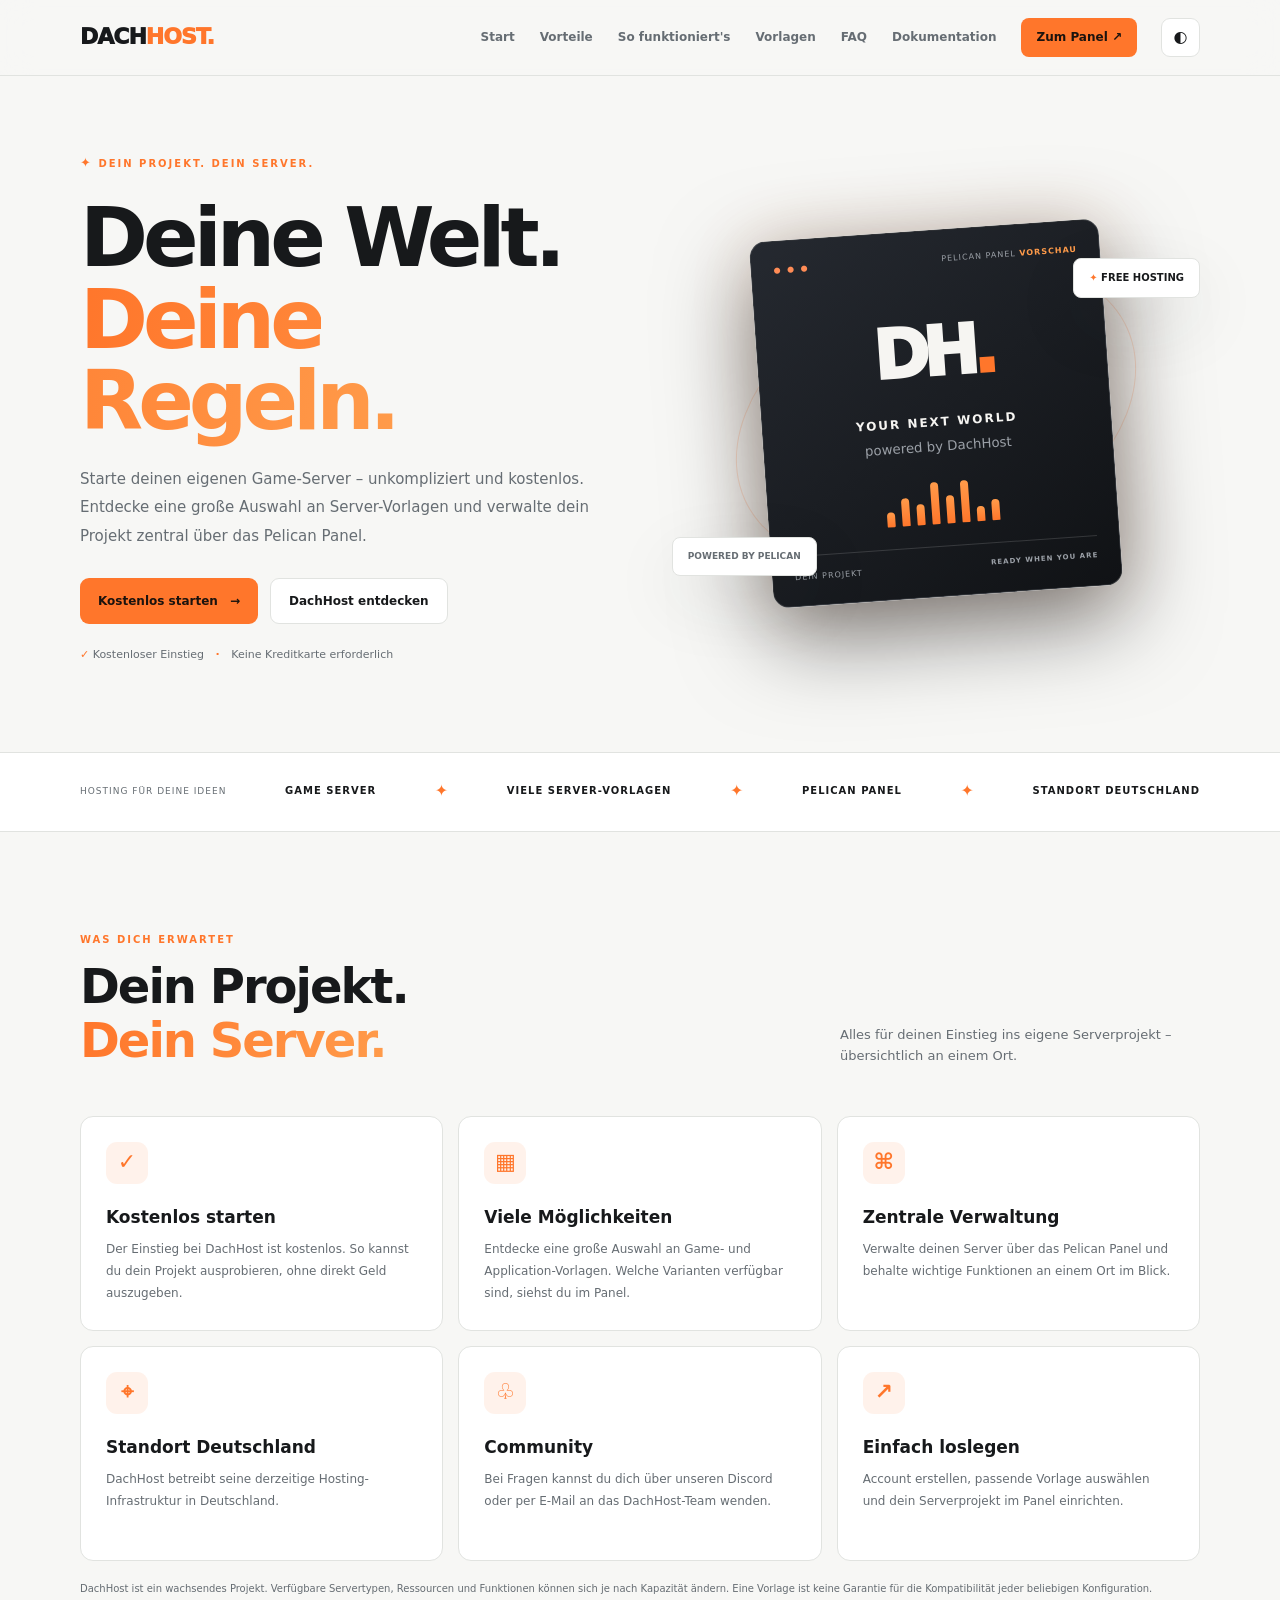
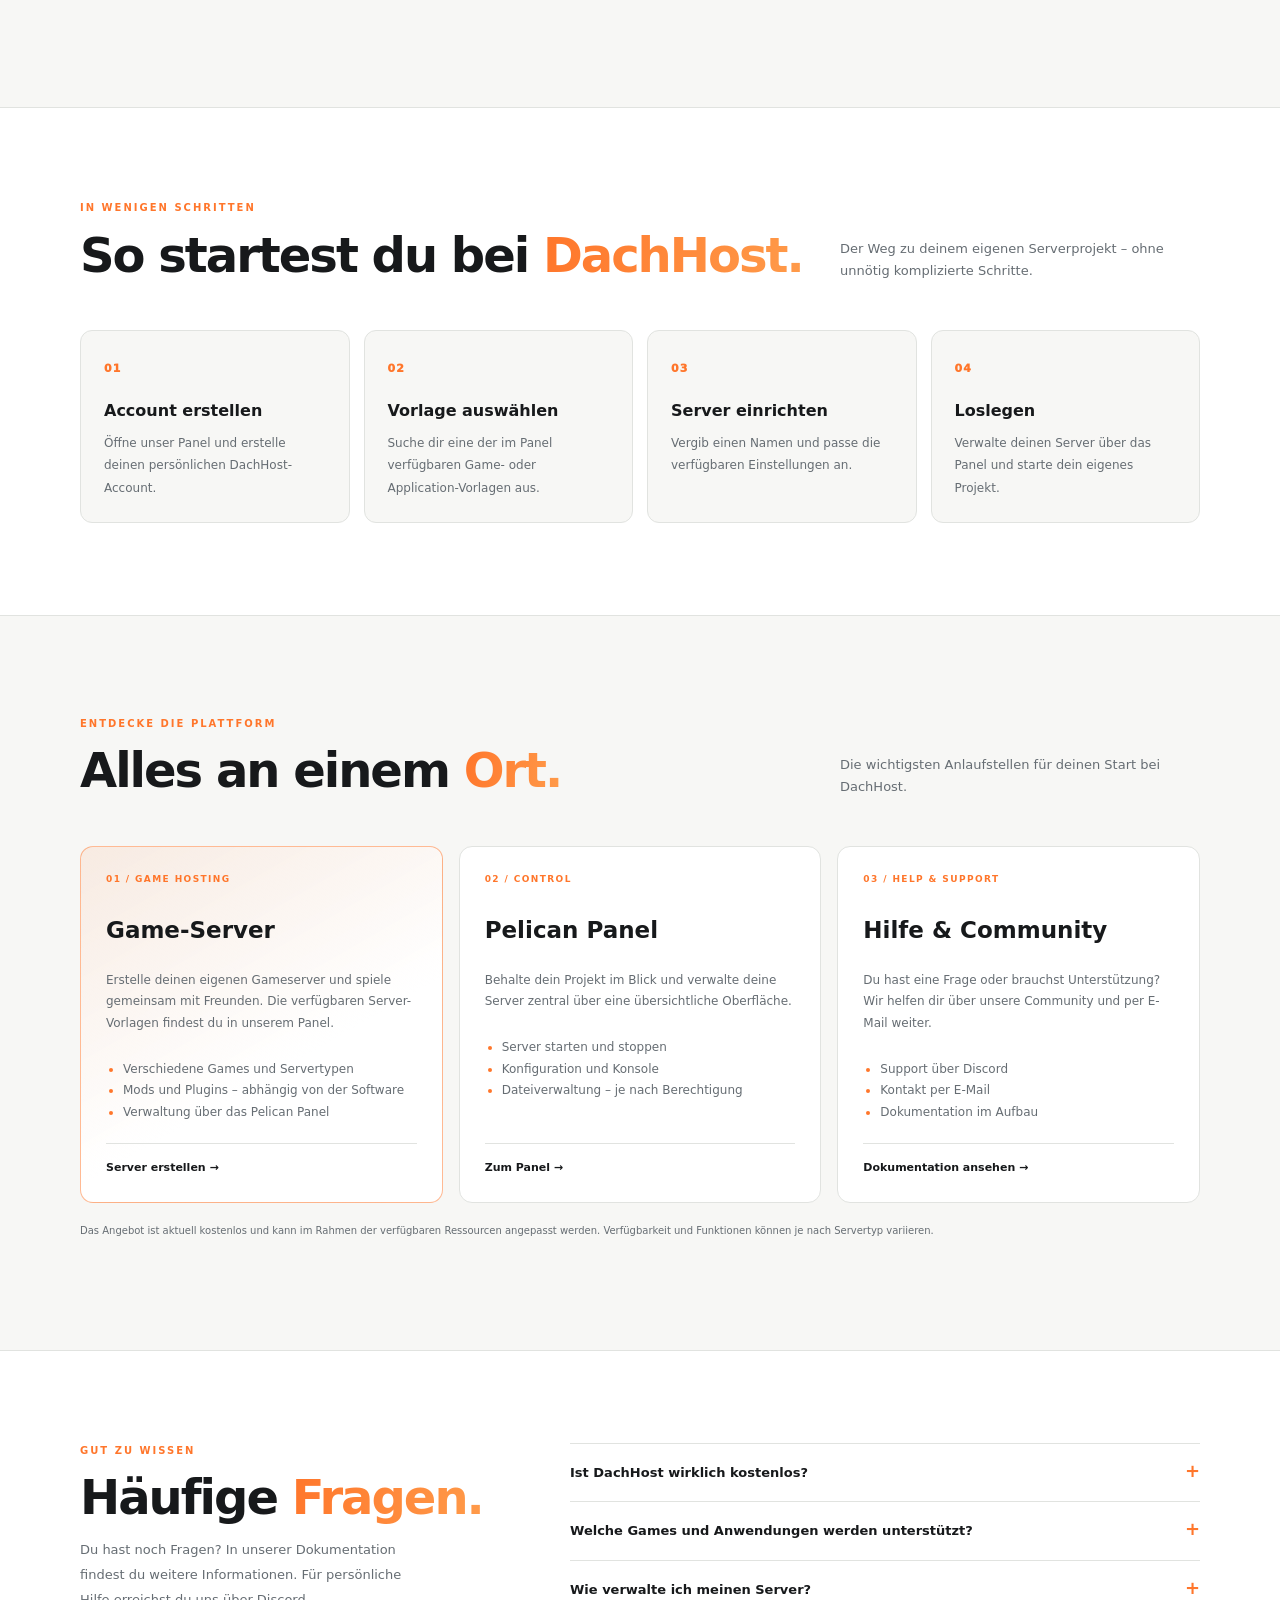
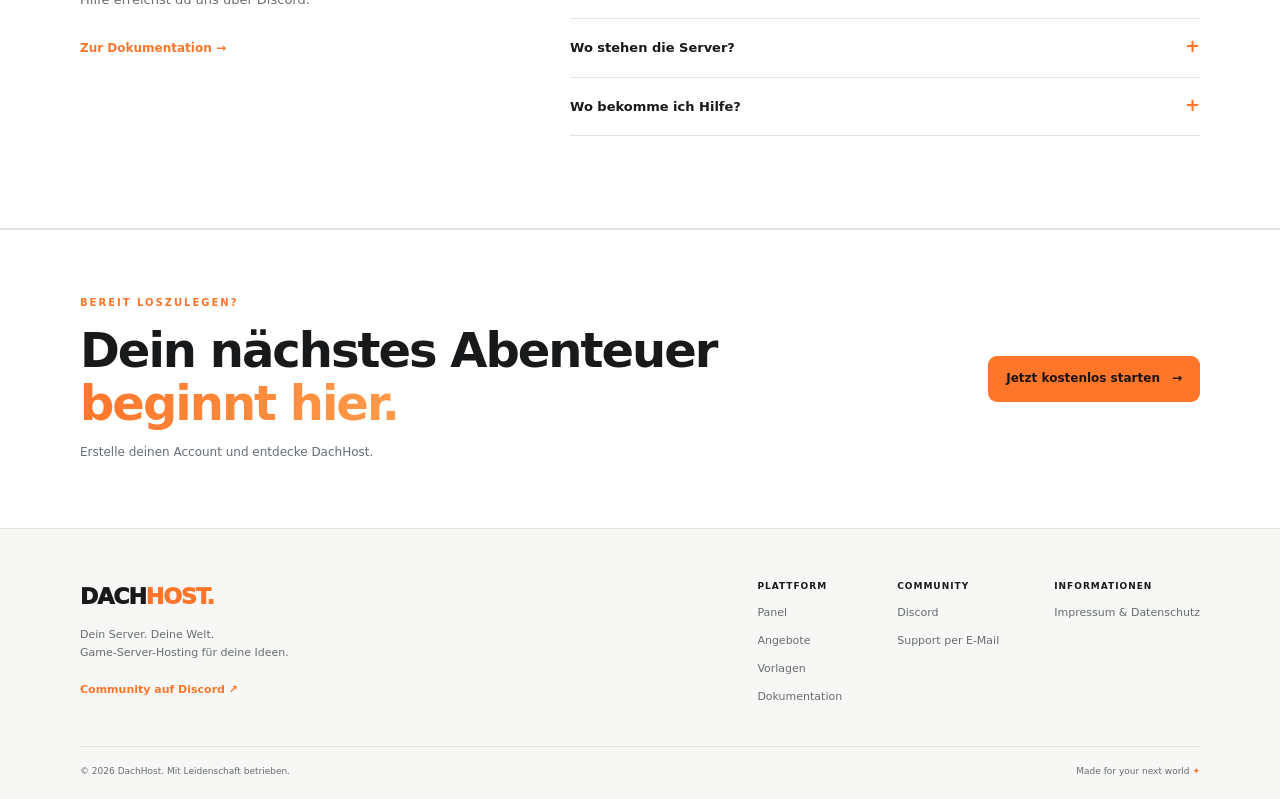
==== index.html @ 4224d3bc "Remove duplicate template navigation link and refine free-plan icon" ====
<!doctype html>
<html lang="de" data-theme="auto">
<head>
  <meta charset="utf-8">
  <meta name="viewport" content="width=device-width, initial-scale=1">
  <meta name="theme-color" content="#111111">
  <meta name="description" content="DachHost bietet kostenloses Game-Server-Hosting mit Pelican Panel und einer großen Auswahl an Server-Vorlagen.">
  <meta property="og:type" content="website">
  <meta property="og:title" content="DachHost – Dein Server. Deine Welt.">
  <meta property="og:description" content="Starte deinen eigenen Game-Server – unkompliziert und kostenlos.">
  <meta property="og:url" content="https://www.dachhost.com/">
  <title>DachHost – Kostenloses Game-Server-Hosting</title>
  <link rel="canonical" href="https://www.dachhost.com/">
  <link rel="stylesheet" href="style.css">
  <script>
    (() => {
      try {
        const saved = localStorage.getItem('dachhost-theme');
        document.documentElement.dataset.theme = saved === 'light' || saved === 'dark' ? saved : 'auto';
      } catch (_) {}
    })();
  </script>
</head>
<body>
  <a class="skip-link" href="#main">Zum Inhalt springen</a>
  <header class="site-header">
    <div class="container nav">
      <a class="logo" href="/" aria-label="DachHost Startseite">DACH<span>HOST</span><i>.</i></a>
      <nav id="primaryNav" aria-label="Hauptnavigation">
        <a href="#start">Start</a>
        <a href="#vorteile">Vorteile</a>
        <a href="#ablauf">So funktioniert's</a>
        <a href="vorlagen.html">Vorlagen</a>
        <a href="#faq">FAQ</a>
        <a href="docs.html">Dokumentation</a>
        <a class="nav-cta" href="https://panel.dachhost.com">Zum Panel <span aria-hidden="true">↗</span></a>
      </nav>
      <div class="nav-tools">
        <button id="themeToggle" class="theme-toggle" type="button" aria-label="Farbschema wechseln" title="Farbschema wechseln">◐</button>
        <button id="menuToggle" class="menu-toggle" type="button" aria-label="Menü öffnen" aria-controls="primaryNav" aria-expanded="false">☰</button>
      </div>
    </div>
  </header>

  <main id="main">
    <section class="hero container" id="start">
      <div class="hero-copy">
        <div class="eyebrow"><span class="eyebrow-mark">✦</span> DEIN PROJEKT. DEIN SERVER.</div>
        <h1>Deine Welt.<br><span class="gradient-text">Deine Regeln.</span></h1>
        <p class="lead">Starte deinen eigenen Game-Server – unkompliziert und kostenlos. Entdecke eine große Auswahl an Server-Vorlagen und verwalte dein Projekt zentral über das Pelican Panel.</p>
        <div class="actions">
          <a class="button primary" href="https://panel.dachhost.com">Kostenlos starten <span aria-hidden="true">→</span></a>
          <a class="button secondary" href="#vorteile">DachHost entdecken</a>
        </div>
        <p class="note"><span aria-hidden="true">✓</span> Kostenloser Einstieg <b>·</b> Keine Kreditkarte erforderlich</p>
      </div>
      <div class="hero-art" aria-label="Dekorative Vorschau einer Serverkarte">
        <div class="orbit orbit-one"></div>
        <div class="orbit orbit-two"></div>
        <div class="server-card">
          <div class="server-top"><span class="window-dots" aria-hidden="true">● ● ●</span><span>PELICAN PANEL <b>VORSCHAU</b></span></div>
          <div class="server-mark">DH<span>.</span></div>
          <strong>YOUR NEXT WORLD</strong>
          <small>powered by DachHost</small>
          <div class="server-metrics" aria-hidden="true"><span></span><span></span><span></span><span></span><span></span><span></span><span></span><span></span></div>
          <div class="server-bottom"><span>DEIN PROJEKT</span><b>READY WHEN YOU ARE</b></div>
        </div>
        <div class="float-tag"><span aria-hidden="true">✦</span> FREE HOSTING</div>
        <div class="float-tag secondary-tag">POWERED BY PELICAN</div>
      </div>
    </section>

    <section class="trust-strip" aria-label="DachHost auf einen Blick">
      <div class="container trust-inner">
        <span>HOSTING FÜR DEINE IDEEN</span>
        <b>GAME SERVER</b><i aria-hidden="true">✦</i>
        <b>VIELE SERVER-VORLAGEN</b><i aria-hidden="true">✦</i>
        <b>PELICAN PANEL</b><i aria-hidden="true">✦</i>
        <b>STANDORT DEUTSCHLAND</b>
      </div>
    </section>

    <section class="section container" id="vorteile">
      <div class="section-heading">
        <div><div class="eyebrow">WAS DICH ERWARTET</div><h2>Dein Projekt.<br><span class="gradient-text">Dein Server.</span></h2></div>
        <p>Alles für deinen Einstieg ins eigene Serverprojekt – übersichtlich an einem Ort.</p>
      </div>
      <div class="feature-grid">
        <article class="feature-card">
          <div class="feature-icon" aria-hidden="true">✓</div>
          <h3>Kostenlos starten</h3>
          <p>Der Einstieg bei DachHost ist kostenlos. So kannst du dein Projekt ausprobieren, ohne direkt Geld auszugeben.</p>
        </article>
        <article class="feature-card">
          <div class="feature-icon" aria-hidden="true">▦</div>
          <h3>Viele Möglichkeiten</h3>
          <p>Entdecke eine große Auswahl an Game- und Application-Vorlagen. Welche Varianten verfügbar sind, siehst du im Panel.</p>
        </article>
        <article class="feature-card">
          <div class="feature-icon" aria-hidden="true">⌘</div>
          <h3>Zentrale Verwaltung</h3>
          <p>Verwalte deinen Server über das Pelican Panel und behalte wichtige Funktionen an einem Ort im Blick.</p>
        </article>
        <article class="feature-card">
          <div class="feature-icon" aria-hidden="true">⌖</div>
          <h3>Standort Deutschland</h3>
          <p>DachHost betreibt seine derzeitige Hosting-Infrastruktur in Deutschland.</p>
        </article>
        <article class="feature-card">
          <div class="feature-icon" aria-hidden="true">♧</div>
          <h3>Community</h3>
          <p>Bei Fragen kannst du dich über unseren Discord oder per E-Mail an das DachHost-Team wenden.</p>
        </article>
        <article class="feature-card">
          <div class="feature-icon" aria-hidden="true">↗</div>
          <h3>Einfach loslegen</h3>
          <p>Account erstellen, passende Vorlage auswählen und dein Serverprojekt im Panel einrichten.</p>
        </article>
      </div>
      <p class="fine-print">DachHost ist ein wachsendes Projekt. Verfügbare Servertypen, Ressourcen und Funktionen können sich je nach Kapazität ändern. Eine Vorlage ist keine Garantie für die Kompatibilität jeder beliebigen Konfiguration.</p>
    </section>

    <section class="section section-alt" id="ablauf">
      <div class="container">
        <div class="section-heading">
          <div><div class="eyebrow">IN WENIGEN SCHRITTEN</div><h2>So startest du bei <span class="gradient-text">DachHost.</span></h2></div>
          <p>Der Weg zu deinem eigenen Serverprojekt – ohne unnötig komplizierte Schritte.</p>
        </div>
        <div class="steps-grid">
          <article class="step-card"><span class="step-number">01</span><h3>Account erstellen</h3><p>Öffne unser Panel und erstelle deinen persönlichen DachHost-Account.</p></article>
          <article class="step-card"><span class="step-number">02</span><h3>Vorlage auswählen</h3><p>Suche dir eine der im Panel verfügbaren Game- oder Application-Vorlagen aus.</p></article>
          <article class="step-card"><span class="step-number">03</span><h3>Server einrichten</h3><p>Vergib einen Namen und passe die verfügbaren Einstellungen an.</p></article>
          <article class="step-card"><span class="step-number">04</span><h3>Loslegen</h3><p>Verwalte deinen Server über das Panel und starte dein eigenes Projekt.</p></article>
        </div>
      </div>
    </section>

    <section class="section container" id="angebote">
      <div class="section-heading">
        <div><div class="eyebrow">ENTDECKE DIE PLATTFORM</div><h2>Alles an einem <span class="gradient-text">Ort.</span></h2></div>
        <p>Die wichtigsten Anlaufstellen für deinen Start bei DachHost.</p>
      </div>
      <div class="offer-grid">
        <article class="offer-card featured">
          <small>01 / GAME HOSTING</small><h3>Game-Server</h3>
          <p>Erstelle deinen eigenen Gameserver und spiele gemeinsam mit Freunden. Die verfügbaren Server-Vorlagen findest du in unserem Panel.</p>
          <ul><li>Verschiedene Games und Servertypen</li><li>Mods und Plugins – abhängig von der Software</li><li>Verwaltung über das Pelican Panel</li></ul>
          <a href="https://panel.dachhost.com">Server erstellen <span aria-hidden="true">→</span></a>
        </article>
        <article class="offer-card">
          <small>02 / CONTROL</small><h3>Pelican Panel</h3>
          <p>Behalte dein Projekt im Blick und verwalte deine Server zentral über eine übersichtliche Oberfläche.</p>
          <ul><li>Server starten und stoppen</li><li>Konfiguration und Konsole</li><li>Dateiverwaltung – je nach Berechtigung</li></ul>
          <a href="https://panel.dachhost.com">Zum Panel <span aria-hidden="true">→</span></a>
        </article>
        <article class="offer-card">
          <small>03 / HELP & SUPPORT</small><h3>Hilfe & Community</h3>
          <p>Du hast eine Frage oder brauchst Unterstützung? Wir helfen dir über unsere Community und per E-Mail weiter.</p>
          <ul><li>Support über Discord</li><li>Kontakt per E-Mail</li><li>Dokumentation im Aufbau</li></ul>
          <a href="docs.html">Dokumentation ansehen <span aria-hidden="true">→</span></a>
        </article>
      </div>
      <p class="fine-print">Das Angebot ist aktuell kostenlos und kann im Rahmen der verfügbaren Ressourcen angepasst werden. Verfügbarkeit und Funktionen können je nach Servertyp variieren.</p>
    </section>

    <section class="section section-alt faq-section" id="faq">
      <div class="container faq-layout">
        <div><div class="eyebrow">GUT ZU WISSEN</div><h2>Häufige <span class="gradient-text">Fragen.</span></h2><p class="muted-copy">Du hast noch Fragen? In unserer Dokumentation findest du weitere Informationen. Für persönliche Hilfe erreichst du uns über Discord.</p><a class="text-link" href="docs.html">Zur Dokumentation <span aria-hidden="true">→</span></a></div>
        <div class="faq-list">
          <details><summary>Ist DachHost wirklich kostenlos?</summary><p>Ja, der Einstieg ist aktuell kostenlos. Das Angebot kann im Rahmen der verfügbaren Ressourcen angepasst werden.</p></details>
          <details><summary>Welche Games und Anwendungen werden unterstützt?</summary><p>Im Pelican Panel findest du die aktuell verfügbaren Server-Vorlagen. Die Auswahl kann sich im Laufe der Zeit ändern.</p></details>
          <details><summary>Wie verwalte ich meinen Server?</summary><p>Die Verwaltung erfolgt über das DachHost-Panel auf Basis von Pelican.</p></details>
          <details><summary>Wo stehen die Server?</summary><p>Die derzeitige Hosting-Infrastruktur von DachHost befindet sich in Deutschland.</p></details>
          <details><summary>Wo bekomme ich Hilfe?</summary><p>Du erreichst uns über unseren <a href="https://discord.gg/H95r4yZNXF" target="_blank" rel="noopener noreferrer">Discord-Server</a> oder per <a href="mailto:support@dachhost.com">E-Mail</a>.</p></details>
        </div>
      </div>
    </section>

    <section class="cta">
      <div class="container cta-inner">
        <div><div class="eyebrow">BEREIT LOSZULEGEN?</div><h2>Dein nächstes Abenteuer<br><span class="gradient-text">beginnt hier.</span></h2><p>Erstelle deinen Account und entdecke DachHost.</p></div>
        <a class="button primary" href="https://panel.dachhost.com">Jetzt kostenlos starten <span aria-hidden="true">→</span></a>
      </div>
    </section>
  </main>

  <footer class="footer">
    <div class="container footer-main">
      <div class="footer-brand"><a class="logo" href="/">DACH<span>HOST</span><i>.</i></a><p>Dein Server. Deine Welt.<br>Game-Server-Hosting für deine Ideen.</p><a class="footer-discord" href="https://discord.gg/H95r4yZNXF" target="_blank" rel="noopener noreferrer">Community auf Discord <span aria-hidden="true">↗</span></a></div>
      <div class="footer-links">
        <div><b>PLATTFORM</b><a href="https://panel.dachhost.com">Panel</a><a href="#angebote">Angebote</a><a href="vorlagen.html">Vorlagen</a><a href="docs.html">Dokumentation</a></div>
        <div><b>COMMUNITY</b><a href="https://discord.gg/H95r4yZNXF" target="_blank" rel="noopener noreferrer">Discord</a><a href="mailto:support@dachhost.com">Support per E-Mail</a></div>
        <div><b>INFORMATIONEN</b><a href="legal.html">Impressum & Datenschutz</a></div>
      </div>
    </div>
    <div class="container footer-bottom"><span>© 2026 DachHost. Mit Leidenschaft betrieben.</span><span>Made for your next world <i aria-hidden="true">✦</i></span></div>
  </footer>

  <script>
    (() => {
      const root = document.documentElement;
      const themeButton = document.getElementById('themeToggle');
      const menuButton = document.getElementById('menuToggle');
      const nav = document.getElementById('primaryNav');

      themeButton.addEventListener('click', () => {
        const current = root.dataset.theme || 'auto';
        const next = current === 'dark' ? 'light' : current === 'light' ? 'auto' : 'dark';
        root.dataset.theme = next;
        try {
          if (next === 'auto') localStorage.removeItem('dachhost-theme');
          else localStorage.setItem('dachhost-theme', next);
        } catch (_) {}
      });

      menuButton.addEventListener('click', () => {
        const isOpen = nav.classList.toggle('open');
        menuButton.setAttribute('aria-expanded', String(isOpen));
        menuButton.setAttribute('aria-label', isOpen ? 'Menü schließen' : 'Menü öffnen');
      });

      nav.addEventListener('click', event => {
        if (event.target.closest('a') && nav.classList.contains('open')) {
          nav.classList.remove('open');
          menuButton.setAttribute('aria-expanded', 'false');
          menuButton.setAttribute('aria-label', 'Menü öffnen');
        }
      });
    })();
  </script>
</body>
</html>
---- style.css ----
:root {
  color-scheme: dark;
  --bg: #0b0c0e;
  --surface: #131518;
  --surface-2: #1b1e22;
  --surface-3: #22262b;
  --text: #f6f5f2;
  --muted: #a1a5aa;
  --line: #2b2e33;
  --orange: #ff762b;
  --orange-2: #ff9b4a;
  --header: rgba(11, 12, 14, .88);
  --shadow: 0 24px 70px #0006;
  --content-width: 1120px;
}
:root[data-theme="light"] {
  color-scheme: light;
  --bg: #f7f7f5;
  --surface: #fff;
  --surface-2: #f0f1ef;
  --surface-3: #e8eae7;
  --text: #17191b;
  --muted: #666d73;
  --line: #e1e3e0;
  --header: rgba(247, 247, 245, .9);
  --shadow: 0 24px 70px #29313a18;
}
@media (prefers-color-scheme: light) {
  :root[data-theme="auto"] {
    color-scheme: light;
    --bg: #f7f7f5;
    --surface: #fff;
    --surface-2: #f0f1ef;
    --surface-3: #e8eae7;
    --text: #17191b;
    --muted: #666d73;
    --line: #e1e3e0;
    --header: rgba(247, 247, 245, .9);
    --shadow: 0 24px 70px #29313a18;
  }
}
* { box-sizing: border-box; }
html { scroll-behavior: smooth; scroll-padding-top: 92px; }
body {
  margin: 0;
  background: var(--bg);
  color: var(--text);
  font-family: Inter, ui-sans-serif, system-ui, -apple-system, BlinkMacSystemFont, "Segoe UI", sans-serif;
  line-height: 1.65;
  transition: background .2s, color .2s;
}
a { color: inherit; text-decoration: none; }
button, input, textarea, select { font: inherit; }
button, a { -webkit-tap-highlight-color: transparent; }
a:focus-visible, button:focus-visible, summary:focus-visible {
  outline: 3px solid var(--orange-2);
  outline-offset: 4px;
}
.container { width: min(var(--content-width), calc(100% - 44px)); margin-inline: auto; }
.skip-link {
  position: absolute; left: 12px; top: -60px; z-index: 20;
  padding: 10px 14px; border-radius: 8px; background: var(--orange); color: #1b130e; font-weight: 800;
}
.skip-link:focus { top: 12px; }
.logo { font-size: 22px; font-weight: 950; letter-spacing: -1px; white-space: nowrap; }
.logo span, .logo i { color: var(--orange); font-style: normal; }
.site-header {
  height: 76px; position: sticky; top: 0; z-index: 10;
  background: var(--header); backdrop-filter: blur(16px);
  border-bottom: 1px solid var(--line);
}
.nav { height: 100%; display: flex; align-items: center; gap: 24px; }
.nav nav { margin-left: auto; display: flex; align-items: center; gap: 25px; }
.nav nav a { font-size: 12px; font-weight: 750; color: var(--muted); transition: color .18s, background .18s; }
.nav nav a:hover { color: var(--text); }
.nav nav .nav-cta { background: var(--orange); color: #1b130e; padding: 10px 15px; border-radius: 8px; }
.nav nav .nav-cta:hover { background: var(--orange-2); color: #1b130e; }
.nav-tools { display: flex; align-items: center; gap: 9px; }
.theme-toggle, .menu-toggle {
  width: 39px; height: 39px; border: 1px solid var(--line); border-radius: 9px;
  background: var(--surface); color: var(--text); cursor: pointer;
}
.menu-toggle { display: none; }
.hero {
  min-height: 600px; display: grid; grid-template-columns: 1.02fr .98fr;
  align-items: center; gap: 42px; padding-block: 76px;
}
.eyebrow { font-size: 10px; letter-spacing: 2px; color: var(--orange); font-weight: 900; }
.eyebrow-mark { font-size: 13px; }
h1 { font-size: clamp(54px, 6.5vw, 82px); letter-spacing: -5px; line-height: .99; margin: 24px 0; }
.gradient-text {
  background: linear-gradient(100deg, var(--orange), var(--orange-2));
  color: transparent; -webkit-background-clip: text; background-clip: text;
}
.lead { max-width: 535px; color: var(--muted); font-size: 15px; line-height: 1.9; }
.actions { display: flex; gap: 12px; flex-wrap: wrap; margin-top: 28px; }
.button {
  display: inline-flex; align-items: center; justify-content: center; gap: 12px;
  min-height: 46px; padding: 12px 18px; border-radius: 9px;
  font-size: 12px; font-weight: 850; transition: transform .18s, background .18s, border-color .18s;
}
.button:hover { transform: translateY(-2px); }
.primary { background: var(--orange); color: #1b130e; }
.primary:hover { background: var(--orange-2); }
.secondary { background: var(--surface); border: 1px solid var(--line); }
.secondary:hover { border-color: var(--orange); }
.note { font-size: 11px; color: var(--muted); margin-top: 22px; }
.note > span { color: var(--orange); font-weight: 900; }
.note b { color: var(--orange); padding-inline: 8px; }
.hero-art { min-height: 380px; display: grid; place-items: center; position: relative; isolation: isolate; }
.orbit { position: absolute; border: 1px solid #ff762b30; border-radius: 50%; z-index: -1; }
.orbit-one { width: 420px; height: 280px; transform: rotate(-24deg); }
.orbit-two { width: 350px; height: 235px; transform: rotate(28deg); border-color: #ff9b4a20; }
.server-card {
  position: relative; width: min(350px, 90%); padding: 22px;
  border: 1px solid #ffffff24; border-radius: 16px;
  background: linear-gradient(145deg, #252930, #101215);
  box-shadow: 0 30px 90px #0008, 0 0 65px #ff762b20;
  color: #f6f5f2; text-align: center; transform: rotate(-4deg);
}
.server-top, .server-bottom { display: flex; justify-content: space-between; gap: 8px; font-size: 8px; letter-spacing: 1px; color: #9ba0a7; }
.server-top b { color: var(--orange-2); }
.window-dots { color: #ff8c56; letter-spacing: 2px; }
.server-mark { font-size: 68px; font-weight: 950; letter-spacing: -7px; margin: 31px 0 4px; }
.server-mark span { color: var(--orange); }
.server-card strong { display: block; font-size: 12px; letter-spacing: 2px; }
.server-card small { color: #9ba0a7; }
.server-metrics { display: flex; justify-content: center; align-items: end; gap: 7px; height: 42px; margin: 22px 0; }
.server-metrics span { width: 8px; border-radius: 4px 4px 1px 1px; background: linear-gradient(var(--orange-2), var(--orange)); }
.server-metrics span:nth-child(1), .server-metrics span:nth-child(7) { height: 35%; }
.server-metrics span:nth-child(2), .server-metrics span:nth-child(5) { height: 65%; }
.server-metrics span:nth-child(3), .server-metrics span:nth-child(8) { height: 48%; }
.server-metrics span:nth-child(4), .server-metrics span:nth-child(6) { height: 100%; }
.server-bottom { border-top: 1px solid #ffffff25; padding-top: 14px; }
.server-bottom b { color: #9ba0a7; font-size: 7px; }
.float-tag {
  position: absolute; right: 0; top: 34px; background: var(--surface);
  border: 1px solid var(--line); padding: 11px 15px; border-radius: 8px;
  box-shadow: var(--shadow); font-size: 10px; font-weight: 900;
}
.float-tag span { color: var(--orange); }
.secondary-tag { right: auto; left: 0; top: auto; bottom: 28px; color: var(--muted); font-size: 9px; }
.trust-strip { border-block: 1px solid var(--line); background: var(--surface); }
.trust-inner { min-height: 78px; display: flex; justify-content: space-between; align-items: center; gap: 18px; flex-wrap: wrap; }
.trust-inner span { font-size: 9px; letter-spacing: 1px; color: var(--muted); }
.trust-inner b { font-size: 10px; letter-spacing: 1px; }
.trust-inner i { font-style: normal; color: var(--orange); }
.section { padding-block: 100px; }
.section-alt { background: var(--surface); border-block: 1px solid var(--line); padding-block: 92px; }
.section-heading { display: flex; align-items: end; justify-content: space-between; gap: 30px; margin-bottom: 36px; }
.section h2, .cta h2, .content-page > h1 {
  font-size: clamp(34px, 4vw, 48px); letter-spacing: -2px; line-height: 1.12; margin: 12px 0;
}
.section-heading p { max-width: 360px; color: var(--muted); font-size: 13px; }
.feature-grid { display: grid; grid-template-columns: repeat(3, 1fr); gap: 15px; }
.feature-card {
  padding: 25px; border: 1px solid var(--line); border-radius: 13px;
  background: var(--surface); min-height: 215px; transition: transform .18s, border-color .18s;
}
.feature-card:hover { transform: translateY(-3px); border-color: #ff762b75; }
.feature-icon {
  width: 42px; height: 42px; display: grid; place-items: center;
  border-radius: 11px; background: #ff762b18; color: var(--orange);
  font-size: 22px; font-weight: 900;
}
.feature-card h3 { font-size: 17px; margin: 19px 0 7px; }
.feature-card p, .step-card p { font-size: 12px; color: var(--muted); line-height: 1.85; margin: 0; }
.fine-print { font-size: 10px; color: var(--muted); margin-top: 20px; }
.steps-grid { display: grid; grid-template-columns: repeat(4, 1fr); gap: 14px; }
.step-card { padding: 23px; border: 1px solid var(--line); border-radius: 12px; background: var(--bg); }
.step-number { display: inline-block; color: var(--orange); font-size: 11px; font-weight: 950; letter-spacing: 1px; }
.step-card h3 { font-size: 16px; margin: 17px 0 8px; }
.offer-grid { display: grid; grid-template-columns: repeat(3, 1fr); gap: 16px; }
.offer-card {
  padding: 25px; border: 1px solid var(--line); border-radius: 13px;
  background: var(--surface); min-height: 340px; display: flex; flex-direction: column;
}
.offer-card.featured { border-color: #ff762b80; background: linear-gradient(150deg, #ff762b18, var(--surface) 60%); }
.offer-card small { color: var(--orange); font-size: 9px; letter-spacing: 1.4px; font-weight: 900; }
.offer-card h3 { font-size: 23px; margin: 25px 0 8px; }
.offer-card p, .offer-card li { font-size: 12px; color: var(--muted); line-height: 1.8; }
.offer-card ul { padding-left: 17px; margin: 12px 0 20px; }
.offer-card li::marker { color: var(--orange); }
.offer-card > a { margin-top: auto; border-top: 1px solid var(--line); padding-top: 15px; font-size: 11px; font-weight: 900; }
.offer-card > a:hover, .text-link:hover { color: var(--orange); }
.faq-layout { display: grid; grid-template-columns: .8fr 1.2fr; gap: 70px; }
.muted-copy { color: var(--muted); font-size: 13px; line-height: 1.9; max-width: 350px; }
.text-link { display: inline-block; margin-top: 14px; color: var(--orange); font-size: 12px; font-weight: 850; }
.faq-list { border-top: 1px solid var(--line); }
.faq-list details { border-bottom: 1px solid var(--line); padding: 18px 0; }
.faq-list summary { cursor: pointer; list-style: none; font-size: 13px; font-weight: 800; }
.faq-list summary::-webkit-details-marker { display: none; }
.faq-list summary::after { content: "+"; float: right; color: var(--orange); font-size: 18px; line-height: 1; }
.faq-list details[open] summary::after { content: "−"; }
.faq-list details p { margin: 12px 25px 0 0; color: var(--muted); font-size: 12px; line-height: 1.8; }
.faq-list details a { color: var(--orange); text-decoration: underline; text-underline-offset: 3px; }
.cta { padding: 65px 0; background: var(--surface); border-block: 1px solid var(--line); }
.cta-inner { display: flex; justify-content: space-between; align-items: center; gap: 25px; }
.cta h2 { margin-bottom: 0; }
.cta p { color: var(--muted); font-size: 12px; margin-bottom: 0; }
.footer { padding: 50px 0 20px; }
.footer-main { display: flex; justify-content: space-between; gap: 40px; padding-bottom: 40px; }
.footer-brand p { font-size: 11px; color: var(--muted); }
.footer-discord { display: inline-block; margin-top: 8px; color: var(--orange); font-size: 11px; font-weight: 800; }
.footer-links { display: flex; gap: 55px; }
.footer-links div { display: grid; gap: 10px; align-content: start; }
.footer-links b { font-size: 9px; letter-spacing: 1px; }
.footer-links a { font-size: 11px; color: var(--muted); }
.footer-links a:hover { color: var(--orange); }
.footer-bottom {
  border-top: 1px solid var(--line); padding-top: 17px; font-size: 9px; color: var(--muted);
  display: flex; justify-content: space-between; gap: 12px;
}
.footer-bottom i { color: var(--orange); font-style: normal; }

/* Shared content-page styles: documentation and legal pages */
.content-page { max-width: 900px; padding-top: 76px; padding-bottom: 100px; min-height: calc(100vh - 190px); }
.content-page > h1 { font-size: clamp(42px, 6vw, 62px); letter-spacing: -3px; margin: 12px 0 32px; }
.content-panel {
  padding: clamp(22px, 4vw, 38px); border: 1px solid var(--line);
  border-radius: 16px; background: var(--surface); box-shadow: var(--shadow);
}
.content-panel h2 { font-size: 20px; letter-spacing: -.5px; margin: 30px 0 10px; }
.content-panel h2:first-child { margin-top: 0; }
.content-panel h3 { font-size: 15px; margin: 22px 0 8px; }
.content-panel p, .content-panel li { color: var(--muted); font-size: 13px; line-height: 1.9; }
.content-panel ul { padding-left: 21px; }
.content-panel li::marker { color: var(--orange); }
.content-panel a { color: var(--orange); text-decoration: underline; text-underline-offset: 3px; }
.notice {
  padding: 15px 17px; border: 1px solid #ff762b55; border-left: 3px solid var(--orange);
  border-radius: 9px; background: #ff762b0d; color: var(--muted); font-size: 12px; line-height: 1.8;
}
.notice strong { color: var(--text); }
@media (max-width: 980px) {
  .nav nav { gap: 16px; }
  .nav nav a { font-size: 11px; }
  .hero { gap: 20px; }
  .trust-inner { justify-content: center; padding-block: 18px; }
  .trust-inner span { width: 100%; text-align: center; }
  .feature-grid { grid-template-columns: repeat(2, 1fr); }
  .steps-grid { grid-template-columns: repeat(2, 1fr); }
}
@media (max-width: 760px) {
  .hero { grid-template-columns: 1fr; padding-block: 60px; }
  .hero-copy { max-width: 620px; }
  .hero-art { min-height: 330px; }
  .section-heading { display: block; }
  .section-heading p { max-width: 520px; }
  .offer-grid { grid-template-columns: 1fr; }
  .offer-card { min-height: 0; }
  .faq-layout { grid-template-columns: 1fr; gap: 30px; }
  .footer-main { display: block; }
  .footer-links { margin-top: 30px; }
}
@media (max-width: 560px) {
  .container { width: calc(100% - 34px); }
  .site-header { height: 70px; }
  .nav { gap: 12px; }
  .nav nav {
    display: none; position: absolute; top: 69px; left: 0; right: 0;
    padding: 18px 22px 22px; background: var(--surface); border-bottom: 1px solid var(--line);
    box-shadow: var(--shadow); flex-direction: column; align-items: stretch; gap: 0;
  }
  .nav nav.open { display: flex; }
  .nav nav a { padding: 12px 4px; font-size: 13px; }
  .nav nav .nav-cta { text-align: center; margin-top: 8px; }
  .nav-tools { margin-left: auto; }
  .menu-toggle { display: block; }
  h1 { font-size: clamp(48px, 13vw, 60px); letter-spacing: -3px; }
  .hero { padding-block: 48px 35px; }
  .hero-art { min-height: 285px; }
  .orbit-one { width: 320px; height: 220px; }
  .orbit-two { width: 270px; height: 185px; }
  .server-card { width: min(290px, 90%); }
  .float-tag { right: -3px; top: 12px; }
  .secondary-tag { left: -3px; right: auto; top: auto; bottom: 5px; }
  .trust-inner { gap: 12px; }
  .trust-inner b { font-size: 8px; }
  .section { padding-block: 70px; }
  .section-alt { padding-block: 68px; }
  .feature-grid, .steps-grid { grid-template-columns: 1fr; }
  .feature-card { min-height: 0; }
  .cta-inner { display: block; }
  .cta .button { margin-top: 22px; }
  .footer-links { display: grid; grid-template-columns: 1fr 1fr; gap: 25px; }
  .footer-bottom { flex-direction: column; }
  .content-page { padding-top: 55px; padding-bottom: 70px; }
  .content-page > h1 { font-size: 45px; letter-spacing: -2px; }
}
@media (prefers-reduced-motion: reduce) {
  html { scroll-behavior: auto; }
  *, *::before, *::after { transition-duration: .01ms !important; animation-duration: .01ms !important; animation-iteration-count: 1 !important; }
}
/* Documentation lists and catalog components */
.content-panel ol { padding-left: 22px; }
.content-panel ol li { padding-left: 5px; margin: 7px 0; }
.catalog-intro { max-width: 720px; color: var(--muted); }
.catalog-grid { display: grid; grid-template-columns: repeat(2, 1fr); gap: 15px; margin-top: 28px; }
.catalog-card { padding: 24px; border: 1px solid var(--line); border-radius: 13px; background: var(--surface); }
.catalog-card .feature-icon { margin-bottom: 16px; }
.catalog-card h2 { margin: 0 0 8px; font-size: 18px; }
.catalog-card p { margin: 0; color: var(--muted); font-size: 12px; line-height: 1.85; }
.catalog-steps { display: grid; grid-template-columns: repeat(3, 1fr); gap: 12px; margin-top: 25px; }
.catalog-step { padding: 18px; border: 1px solid var(--line); border-radius: 11px; background: var(--bg); }
.catalog-step b { display: block; color: var(--orange); font-size: 11px; margin-bottom: 7px; }
.catalog-step span { color: var(--muted); font-size: 12px; line-height: 1.75; }
@media (max-width: 560px) { .catalog-grid, .catalog-steps { grid-template-columns: 1fr; } }

/* Search and category filters on the template guide */
.catalog-tools { margin-top: 28px; padding: 20px; border: 1px solid var(--line); border-radius: 13px; background: var(--surface); }
.catalog-search-label { display: block; margin-bottom: 8px; font-size: 12px; font-weight: 800; }
.catalog-search { width: 100%; min-height: 46px; padding: 11px 14px; border: 1px solid var(--line); border-radius: 9px; background: var(--bg); color: var(--text); outline-offset: 3px; }
.catalog-search:focus { border-color: var(--orange); outline: 2px solid #ff762b35; }
.catalog-filters { display: flex; flex-wrap: wrap; gap: 8px; margin-top: 14px; }
.catalog-filter { padding: 8px 13px; border: 1px solid var(--line); border-radius: 999px; background: var(--bg); color: var(--muted); cursor: pointer; font-size: 11px; font-weight: 800; }
.catalog-filter:hover, .catalog-filter.active { border-color: var(--orange); color: var(--text); background: #ff762b16; }
.catalog-result { color: var(--muted); font-size: 11px; margin: 13px 2px 0; }
.catalog-card[hidden] { display: none; }
.catalog-empty { margin: 18px 0; padding: 24px; border: 1px dashed var(--line); border-radius: 12px; color: var(--muted); text-align: center; font-size: 13px; }
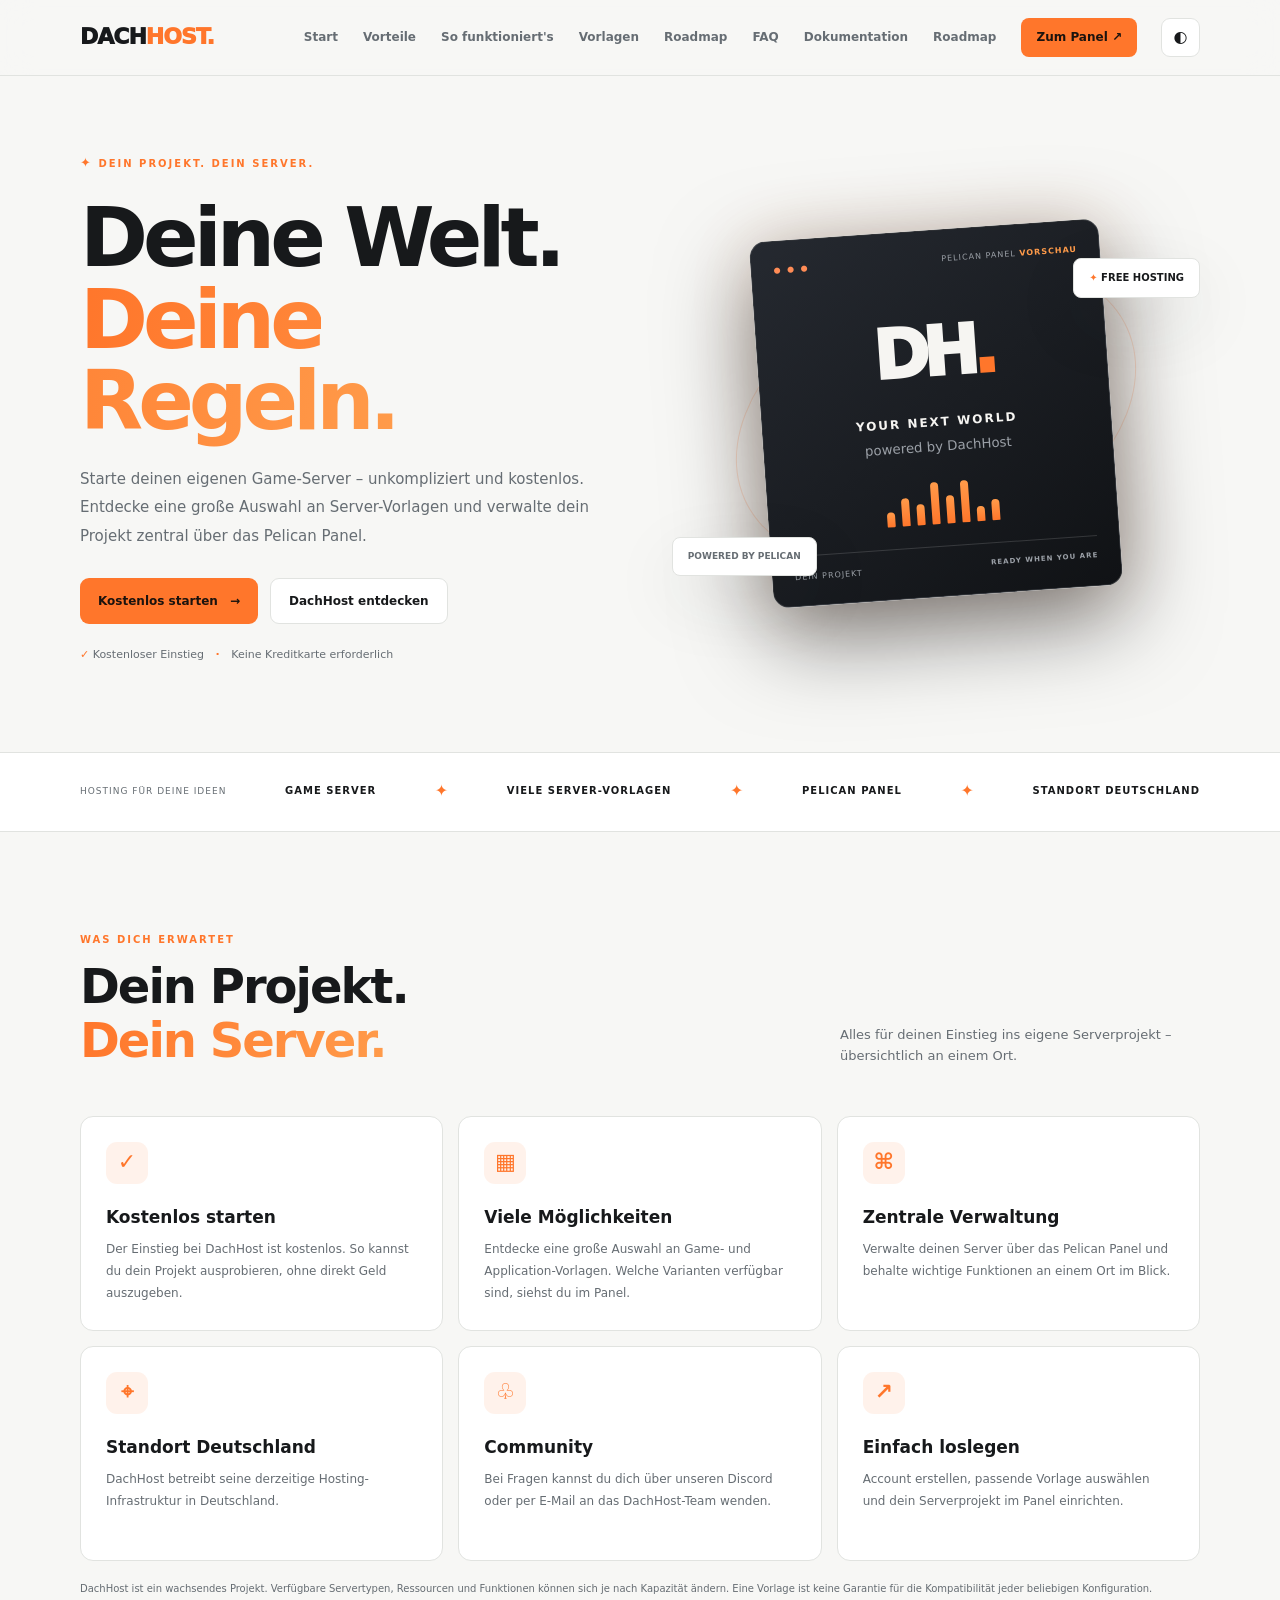
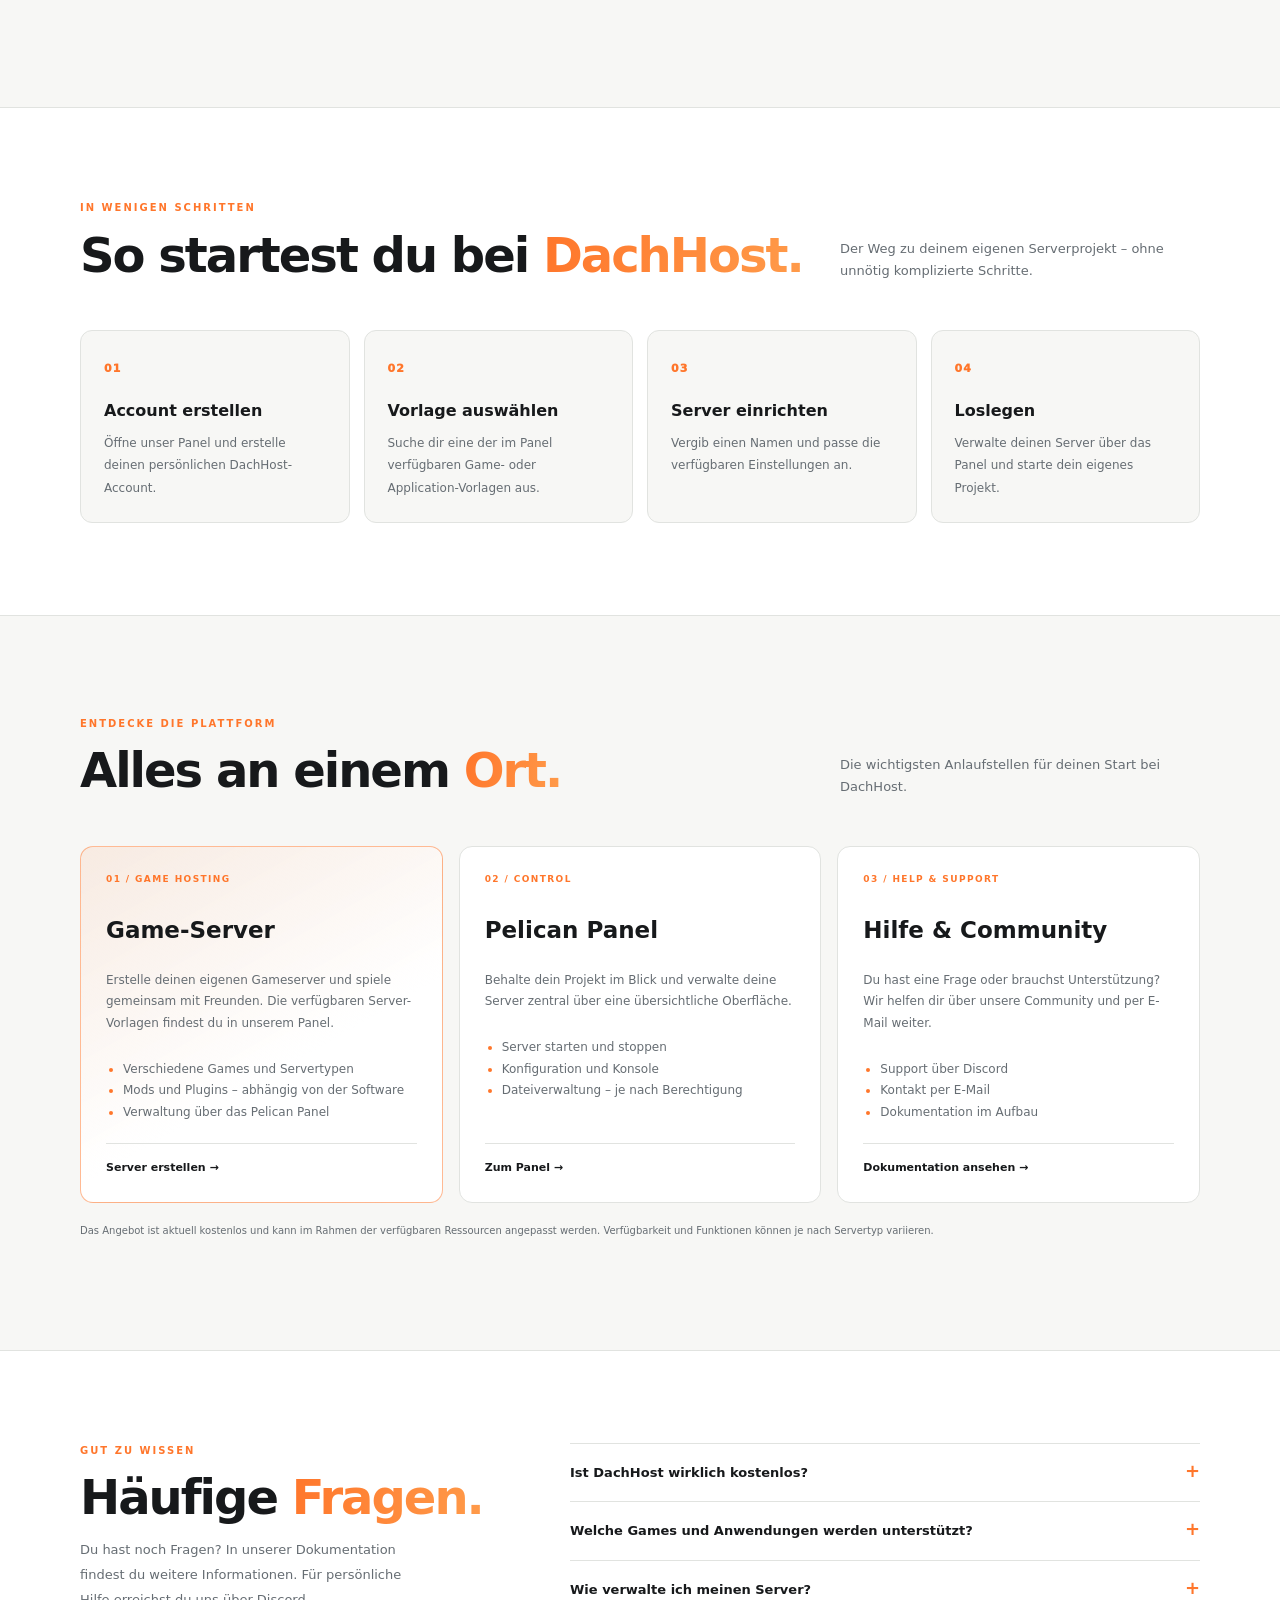
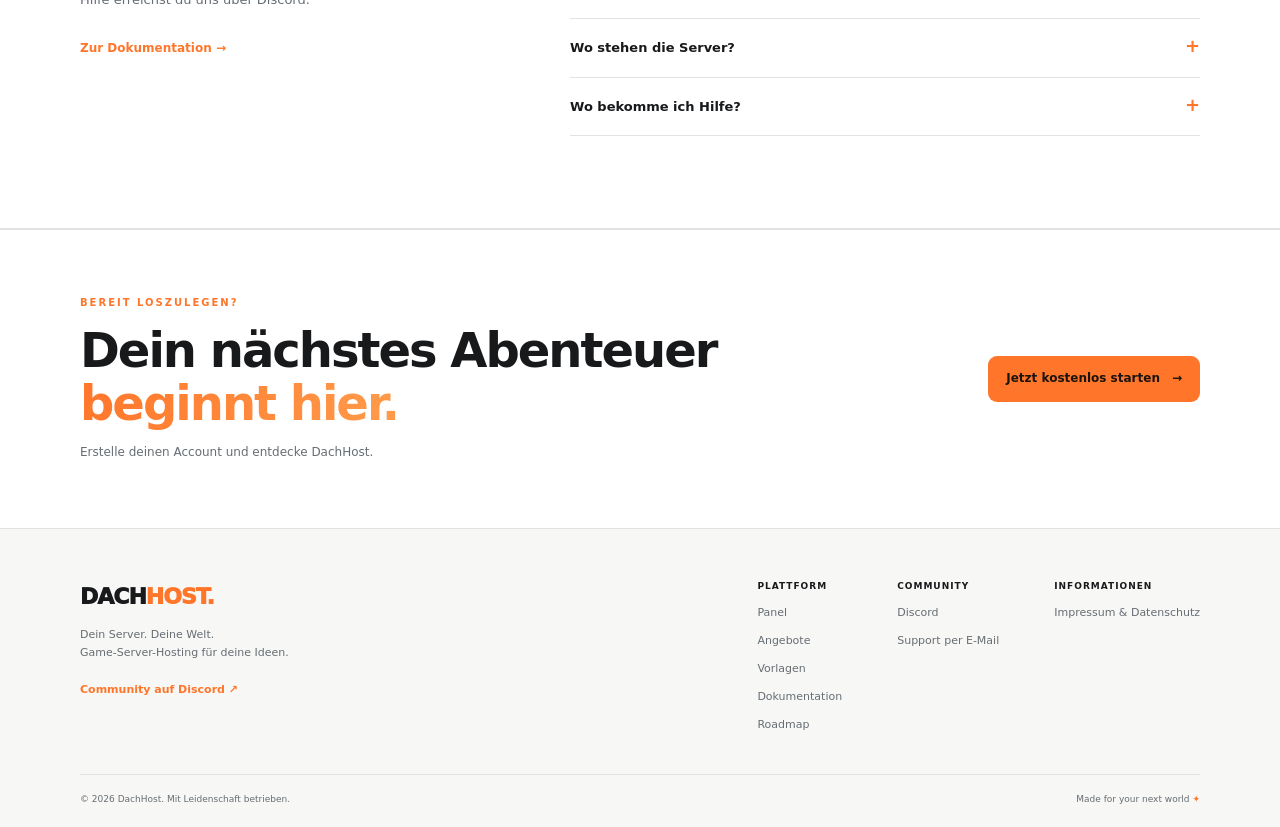
==== commit 5cd94cfe: "Link the roadmap from site navigation" ====
--- a/index.html
+++ b/index.html
@@ -4,6 +4,9 @@
   <meta charset="utf-8">
   <meta name="viewport" content="width=device-width, initial-scale=1">
   <meta name="theme-color" content="#111111">
+  <meta property="og:type" content="website">
+  <meta property="og:site_name" content="DachHost">
+  <meta name="twitter:card" content="summary">
   <meta name="description" content="DachHost bietet kostenloses Game-Server-Hosting mit Pelican Panel und einer großen Auswahl an Server-Vorlagen.">
   <meta property="og:type" content="website">
   <meta property="og:title" content="DachHost – Dein Server. Deine Welt.">
@@ -12,6 +15,65 @@
   <title>DachHost – Kostenloses Game-Server-Hosting</title>
   <link rel="canonical" href="https://www.dachhost.com/">
   <link rel="stylesheet" href="style.css">
+  <script type="application/ld+json">
+  {
+    "@context": "https://schema.org",
+    "@type": "WebSite",
+    "name": "DachHost",
+    "url": "https://www.dachhost.com/",
+    "inLanguage": "de",
+    "description": "Kostenloses Game-Server-Hosting mit Verwaltung über das Pelican Panel."
+  }
+  </script>
+  <script type="application/ld+json">
+  {
+    "@context": "https://schema.org",
+    "@type": "FAQPage",
+    "mainEntity": [
+      {
+        "@type": "Question",
+        "name": "Ist DachHost wirklich kostenlos?",
+        "acceptedAnswer": {
+          "@type": "Answer",
+          "text": "Ja, der Einstieg ist aktuell kostenlos. Das Angebot kann im Rahmen der verfügbaren Ressourcen angepasst werden."
+        }
+      },
+      {
+        "@type": "Question",
+        "name": "Welche Games und Anwendungen werden unterstützt?",
+        "acceptedAnswer": {
+          "@type": "Answer",
+          "text": "Im Pelican Panel findest du die aktuell verfügbaren Server-Vorlagen. Die Auswahl kann sich im Laufe der Zeit ändern."
+        }
+      },
+      {
+        "@type": "Question",
+        "name": "Wie verwalte ich meinen Server?",
+        "acceptedAnswer": {
+          "@type": "Answer",
+          "text": "Die Verwaltung erfolgt über das DachHost-Panel auf Basis von Pelican."
+        }
+      },
+      {
+        "@type": "Question",
+        "name": "Wo stehen die Server?",
+        "acceptedAnswer": {
+          "@type": "Answer",
+          "text": "Die derzeitige Hosting-Infrastruktur von DachHost befindet sich in Deutschland."
+        }
+      },
+      {
+        "@type": "Question",
+        "name": "Wo bekomme ich Hilfe?",
+        "acceptedAnswer": {
+          "@type": "Answer",
+          "text": "Du erreichst DachHost über den Discord-Server oder per E-Mail an support@dachhost.com."
+        }
+      }
+    ]
+  }
+  </script>
+
   <script>
     (() => {
       try {
@@ -30,9 +92,9 @@
         <a href="#start">Start</a>
         <a href="#vorteile">Vorteile</a>
         <a href="#ablauf">So funktioniert's</a>
-        <a href="vorlagen.html">Vorlagen</a>
+        <a href="vorlagen.html">Vorlagen</a><a href="roadmap.html">Roadmap</a>
         <a href="#faq">FAQ</a>
-        <a href="docs.html">Dokumentation</a>
+        <a href="docs.html">Dokumentation</a><a href="roadmap.html">Roadmap</a>
         <a class="nav-cta" href="https://panel.dachhost.com">Zum Panel <span aria-hidden="true">↗</span></a>
       </nav>
       <div class="nav-tools">
@@ -188,7 +250,7 @@
     <div class="container footer-main">
       <div class="footer-brand"><a class="logo" href="/">DACH<span>HOST</span><i>.</i></a><p>Dein Server. Deine Welt.<br>Game-Server-Hosting für deine Ideen.</p><a class="footer-discord" href="https://discord.gg/H95r4yZNXF" target="_blank" rel="noopener noreferrer">Community auf Discord <span aria-hidden="true">↗</span></a></div>
       <div class="footer-links">
-        <div><b>PLATTFORM</b><a href="https://panel.dachhost.com">Panel</a><a href="#angebote">Angebote</a><a href="vorlagen.html">Vorlagen</a><a href="docs.html">Dokumentation</a></div>
+        <div><b>PLATTFORM</b><a href="https://panel.dachhost.com">Panel</a><a href="#angebote">Angebote</a><a href="vorlagen.html">Vorlagen</a><a href="docs.html">Dokumentation</a><a href="roadmap.html">Roadmap</a></div>
         <div><b>COMMUNITY</b><a href="https://discord.gg/H95r4yZNXF" target="_blank" rel="noopener noreferrer">Discord</a><a href="mailto:support@dachhost.com">Support per E-Mail</a></div>
         <div><b>INFORMATIONEN</b><a href="legal.html">Impressum & Datenschutz</a></div>
       </div>
--- a/style.css
+++ b/style.css
@@ -318,3 +318,55 @@
 .catalog-result { color: var(--muted); font-size: 11px; margin: 13px 2px 0; }
 .catalog-card[hidden] { display: none; }
 .catalog-empty { margin: 18px 0; padding: 24px; border: 1px dashed var(--line); border-radius: 12px; color: var(--muted); text-align: center; font-size: 13px; }
+
+
+/* Keep the navigation usable on tablets before switching to the mobile menu */
+@media (max-width: 760px) {
+  .nav nav {
+    display: none;
+    position: absolute;
+    top: 75px;
+    left: 0;
+    right: 0;
+    padding: 18px 22px 22px;
+    background: var(--surface);
+    border-bottom: 1px solid var(--line);
+    box-shadow: var(--shadow);
+    flex-direction: column;
+    align-items: stretch;
+    gap: 0;
+  }
+  .nav nav.open { display: flex; }
+  .nav nav a { padding: 12px 4px; font-size: 13px; }
+  .nav nav .nav-cta { text-align: center; margin-top: 8px; }
+  .nav-tools { margin-left: auto; }
+  .menu-toggle { display: inline-flex; }
+}
+
+
+/* Roadmap page */
+.roadmap-intro { max-width: 760px; color: var(--muted); font-size: 15px; line-height: 1.9; }
+.roadmap-notice { margin-top: 22px; }
+.roadmap-section { margin-top: 54px; }
+.roadmap-section-heading { display: flex; align-items: end; justify-content: space-between; gap: 16px; margin-bottom: 20px; }
+.roadmap-section-heading h2 { margin: 8px 0 0; font-size: clamp(25px, 4vw, 34px); letter-spacing: -1px; }
+.roadmap-count { color: var(--muted); font-size: 11px; }
+.roadmap-grid { display: grid; grid-template-columns: repeat(3, minmax(0, 1fr)); gap: 14px; }
+.roadmap-card { min-width: 0; padding: 22px; border: 1px solid var(--line); border-radius: 14px; background: var(--surface); }
+.roadmap-card-top { display: flex; align-items: center; justify-content: space-between; gap: 10px; margin-bottom: 18px; }
+.roadmap-icon { display: grid; place-items: center; width: 38px; height: 38px; border-radius: 10px; background: #ff762b16; color: var(--orange); font-size: 19px; }
+.roadmap-status { padding: 5px 9px; border: 1px solid var(--line); border-radius: 999px; color: var(--muted); font-size: 10px; font-weight: 800; white-space: nowrap; }
+.status-review { border-color: #ff762b55; color: var(--orange); }
+.status-idea { background: var(--surface-2); }
+.roadmap-card h3 { margin: 0 0 9px; font-size: 17px; letter-spacing: -.3px; }
+.roadmap-card p { min-height: 92px; margin: 0; color: var(--muted); font-size: 12px; line-height: 1.85; }
+.roadmap-meta { margin-top: 17px; padding-top: 13px; border-top: 1px solid var(--line); color: var(--muted); font-size: 10px; }
+.roadmap-feedback { margin-top: 34px; }
+.roadmap-feedback h2 { margin-top: 0; }
+.roadmap-feedback .actions { margin-top: 18px; }
+@media (max-width: 900px) { .roadmap-grid { grid-template-columns: repeat(2, minmax(0, 1fr)); } }
+@media (max-width: 560px) {
+  .roadmap-grid { grid-template-columns: 1fr; }
+  .roadmap-card p { min-height: 0; }
+  .roadmap-section-heading { align-items: start; flex-direction: column; }
+}
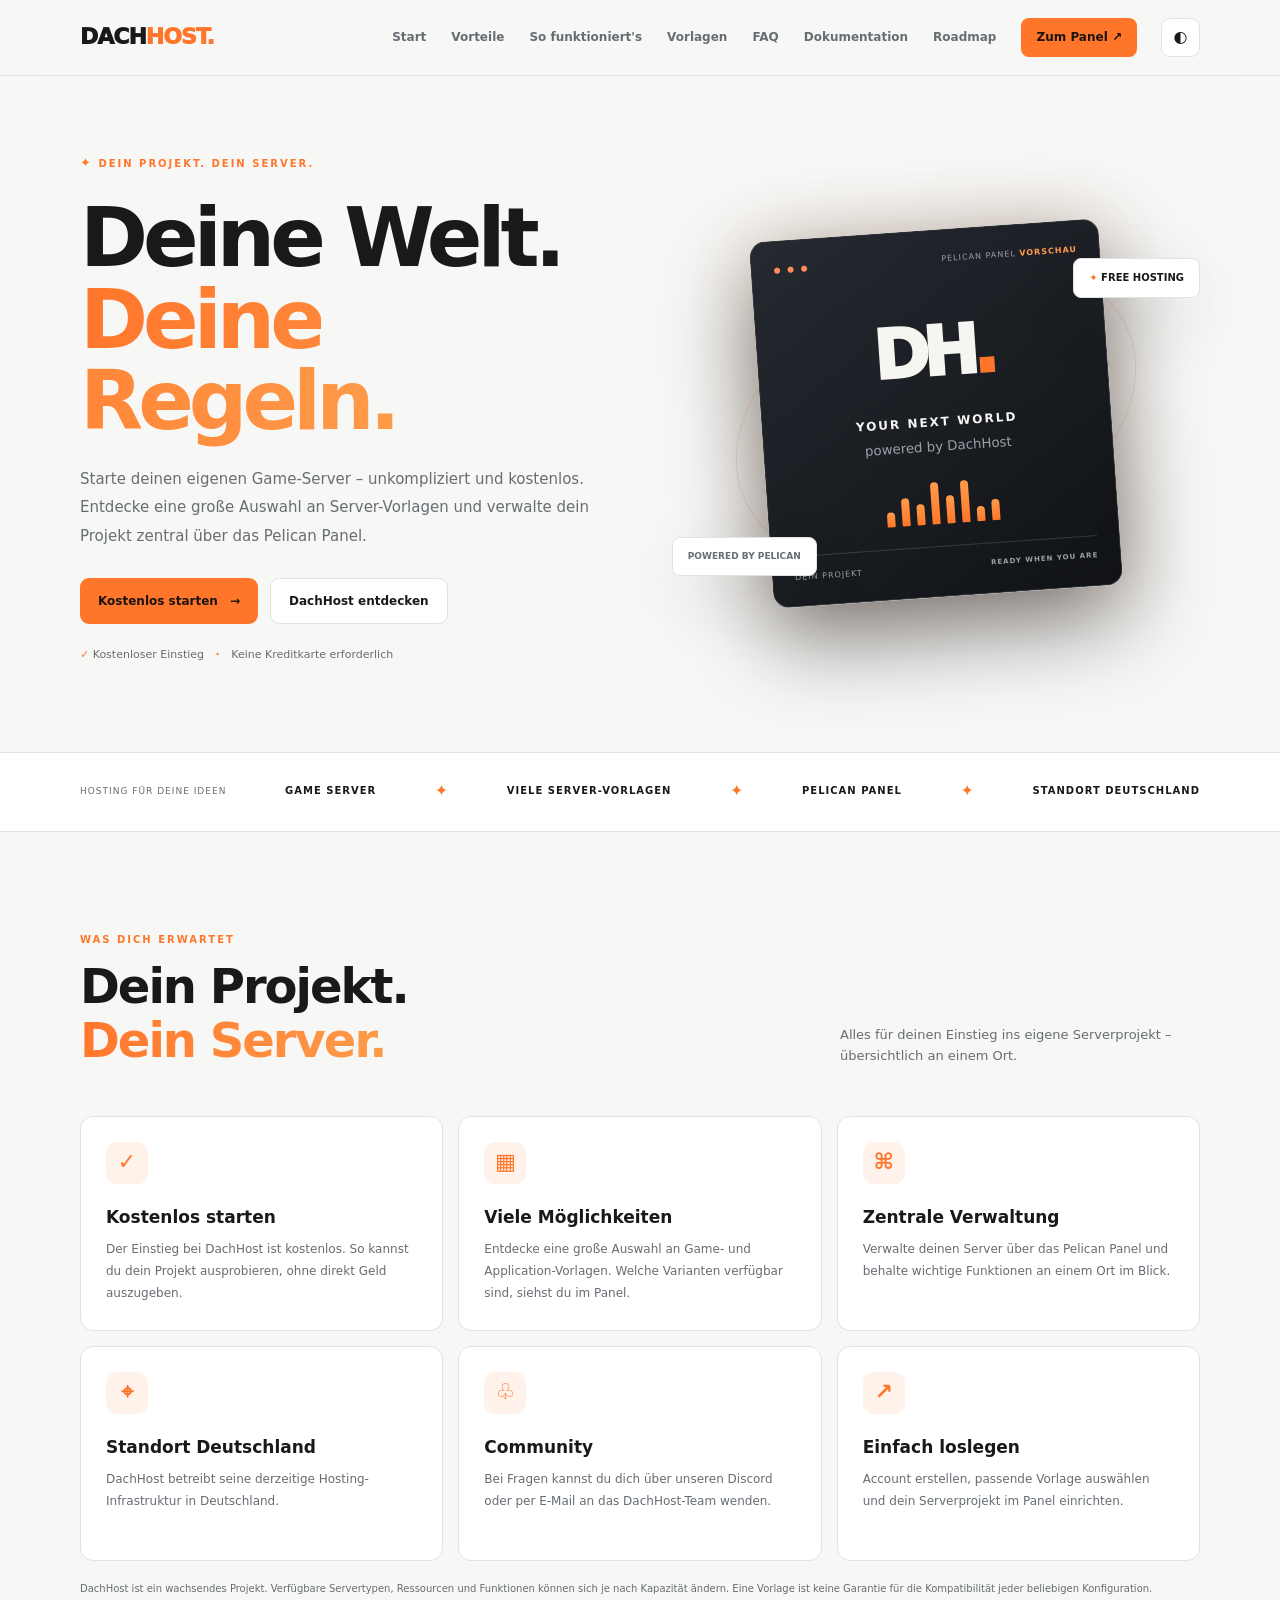
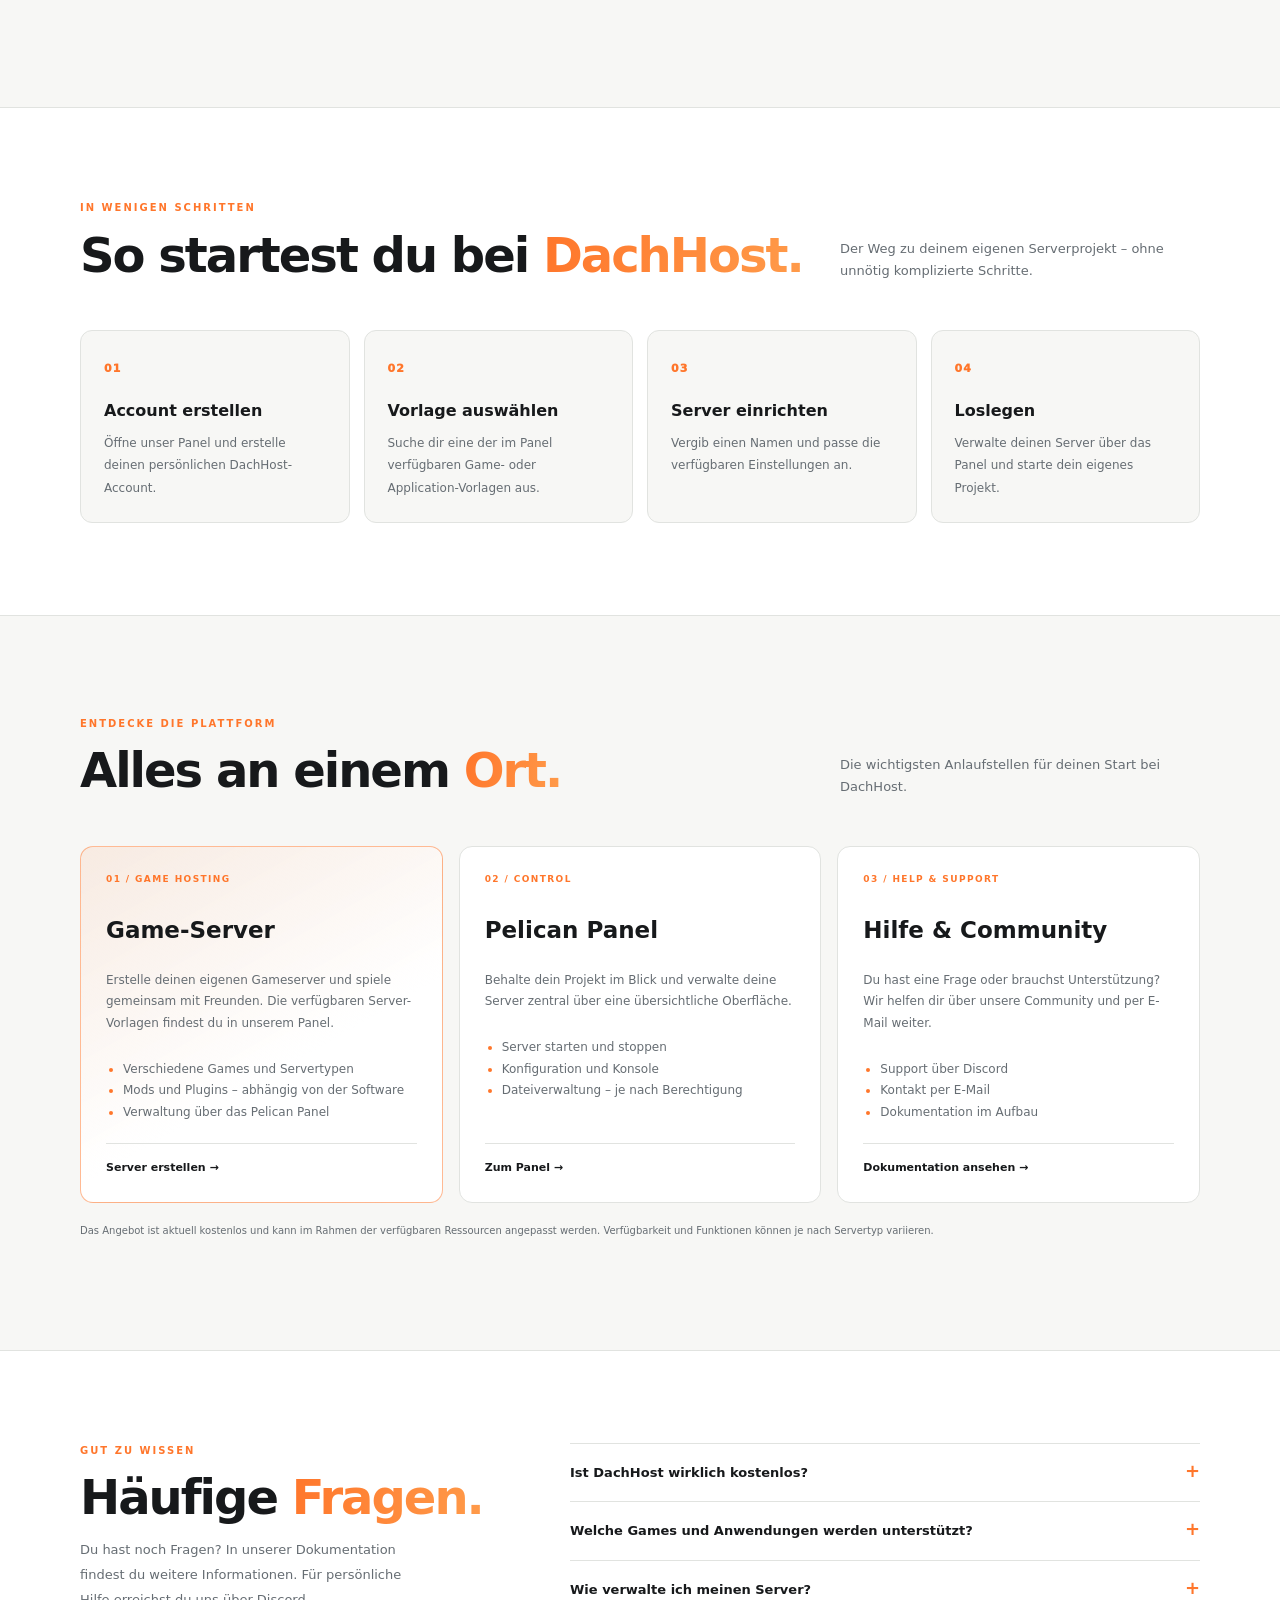
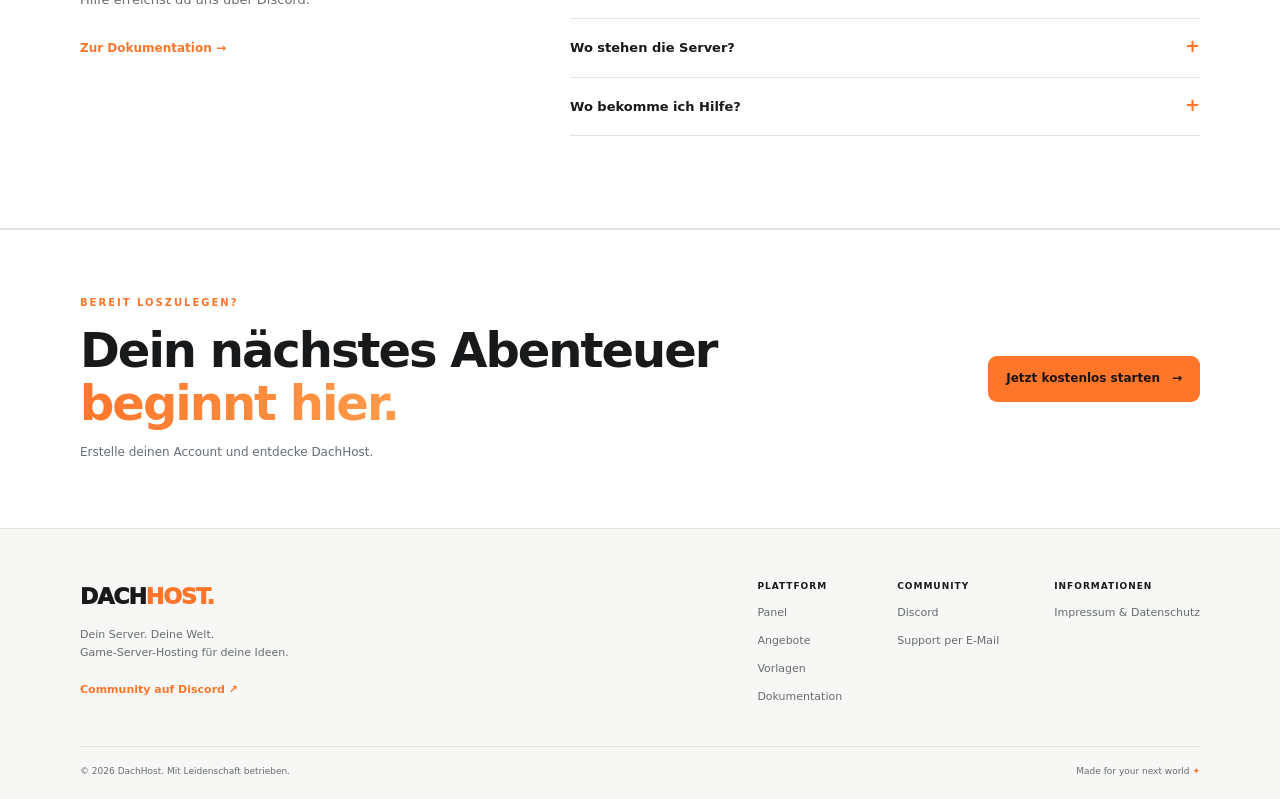
==== commit 7b61caea: "Add roadmap link to navigation" ====
--- a/index.html
+++ b/index.html
@@ -92,9 +92,10 @@
         <a href="#start">Start</a>
         <a href="#vorteile">Vorteile</a>
         <a href="#ablauf">So funktioniert's</a>
-        <a href="vorlagen.html">Vorlagen</a><a href="roadmap.html">Roadmap</a>
+        <a href="vorlagen.html">Vorlagen</a>
         <a href="#faq">FAQ</a>
-        <a href="docs.html">Dokumentation</a><a href="roadmap.html">Roadmap</a>
+        <a href="docs.html">Dokumentation</a>
+        <a href="roadmap.html">Roadmap</a>
         <a class="nav-cta" href="https://panel.dachhost.com">Zum Panel <span aria-hidden="true">↗</span></a>
       </nav>
       <div class="nav-tools">
@@ -250,7 +251,7 @@
     <div class="container footer-main">
       <div class="footer-brand"><a class="logo" href="/">DACH<span>HOST</span><i>.</i></a><p>Dein Server. Deine Welt.<br>Game-Server-Hosting für deine Ideen.</p><a class="footer-discord" href="https://discord.gg/H95r4yZNXF" target="_blank" rel="noopener noreferrer">Community auf Discord <span aria-hidden="true">↗</span></a></div>
       <div class="footer-links">
-        <div><b>PLATTFORM</b><a href="https://panel.dachhost.com">Panel</a><a href="#angebote">Angebote</a><a href="vorlagen.html">Vorlagen</a><a href="docs.html">Dokumentation</a><a href="roadmap.html">Roadmap</a></div>
+        <div><b>PLATTFORM</b><a href="https://panel.dachhost.com">Panel</a><a href="#angebote">Angebote</a><a href="vorlagen.html">Vorlagen</a><a href="docs.html">Dokumentation</a></div>
         <div><b>COMMUNITY</b><a href="https://discord.gg/H95r4yZNXF" target="_blank" rel="noopener noreferrer">Discord</a><a href="mailto:support@dachhost.com">Support per E-Mail</a></div>
         <div><b>INFORMATIONEN</b><a href="legal.html">Impressum & Datenschutz</a></div>
       </div>
--- a/style.css
+++ b/style.css
@@ -365,8 +365,4 @@
 .roadmap-feedback h2 { margin-top: 0; }
 .roadmap-feedback .actions { margin-top: 18px; }
 @media (max-width: 900px) { .roadmap-grid { grid-template-columns: repeat(2, minmax(0, 1fr)); } }
-@media (max-width: 560px) {
-  .roadmap-grid { grid-template-columns: 1fr; }
-  .roadmap-card p { min-height: 0; }
-  .roadmap-section-heading { align-items: start; flex-direction: column; }
-}
+@media (max-width: 560px) { .roadmap-grid { grid-template-columns: 1fr; } .roadmap-card p { min-height: 0; } .roadmap-section-heading { align-items: start; flex-direction: column; } }
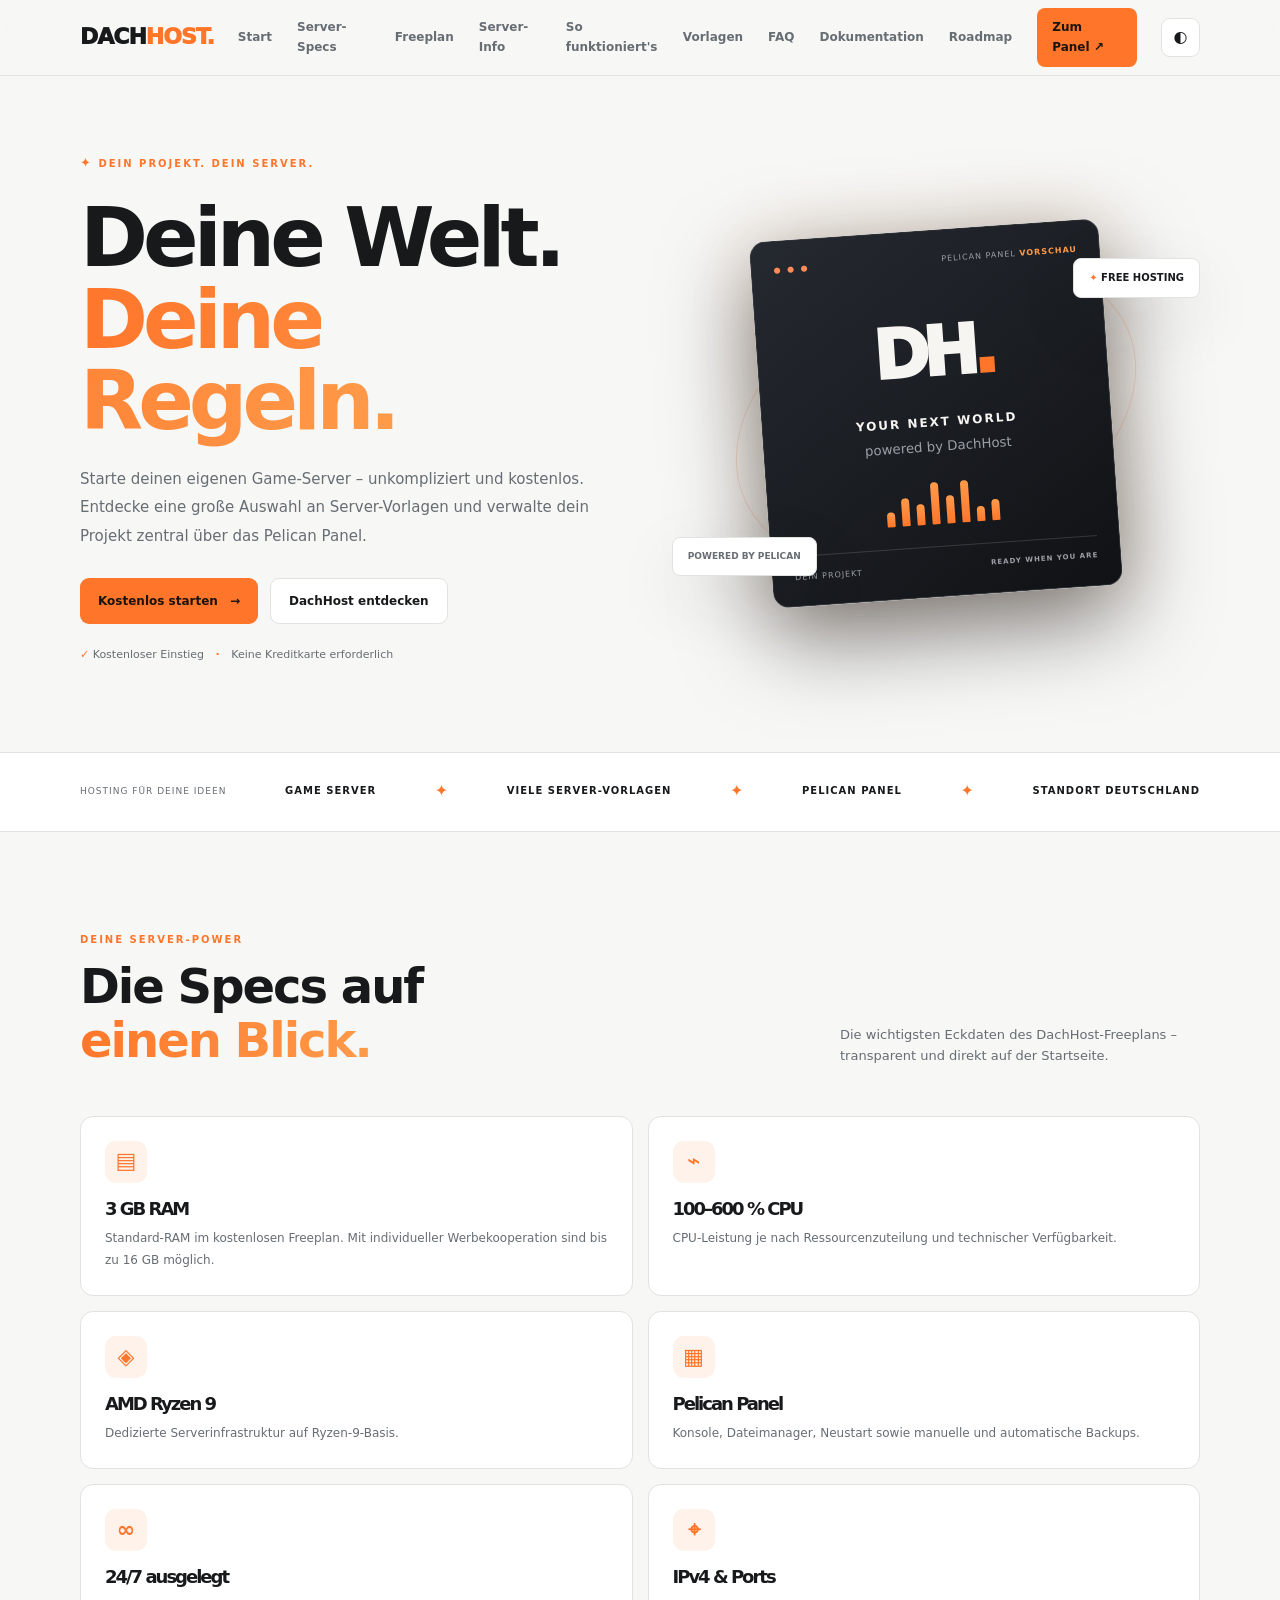
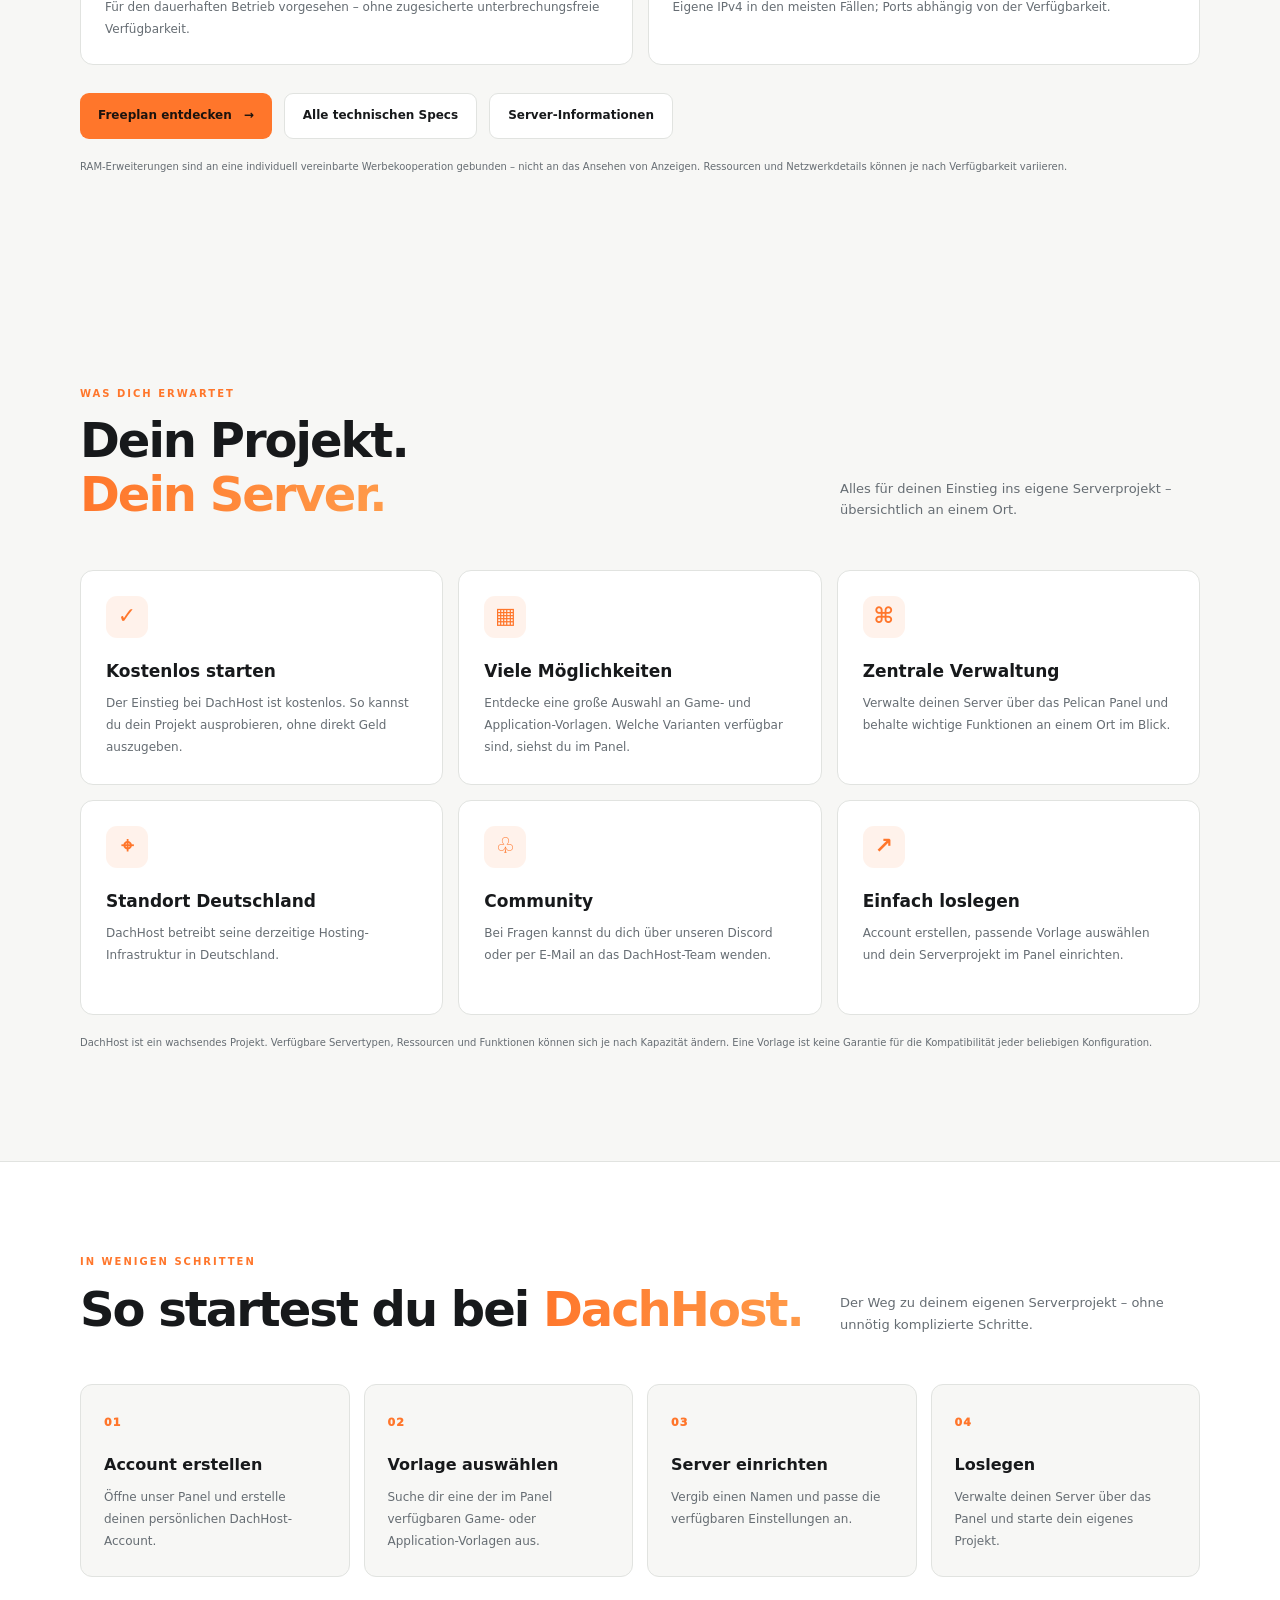
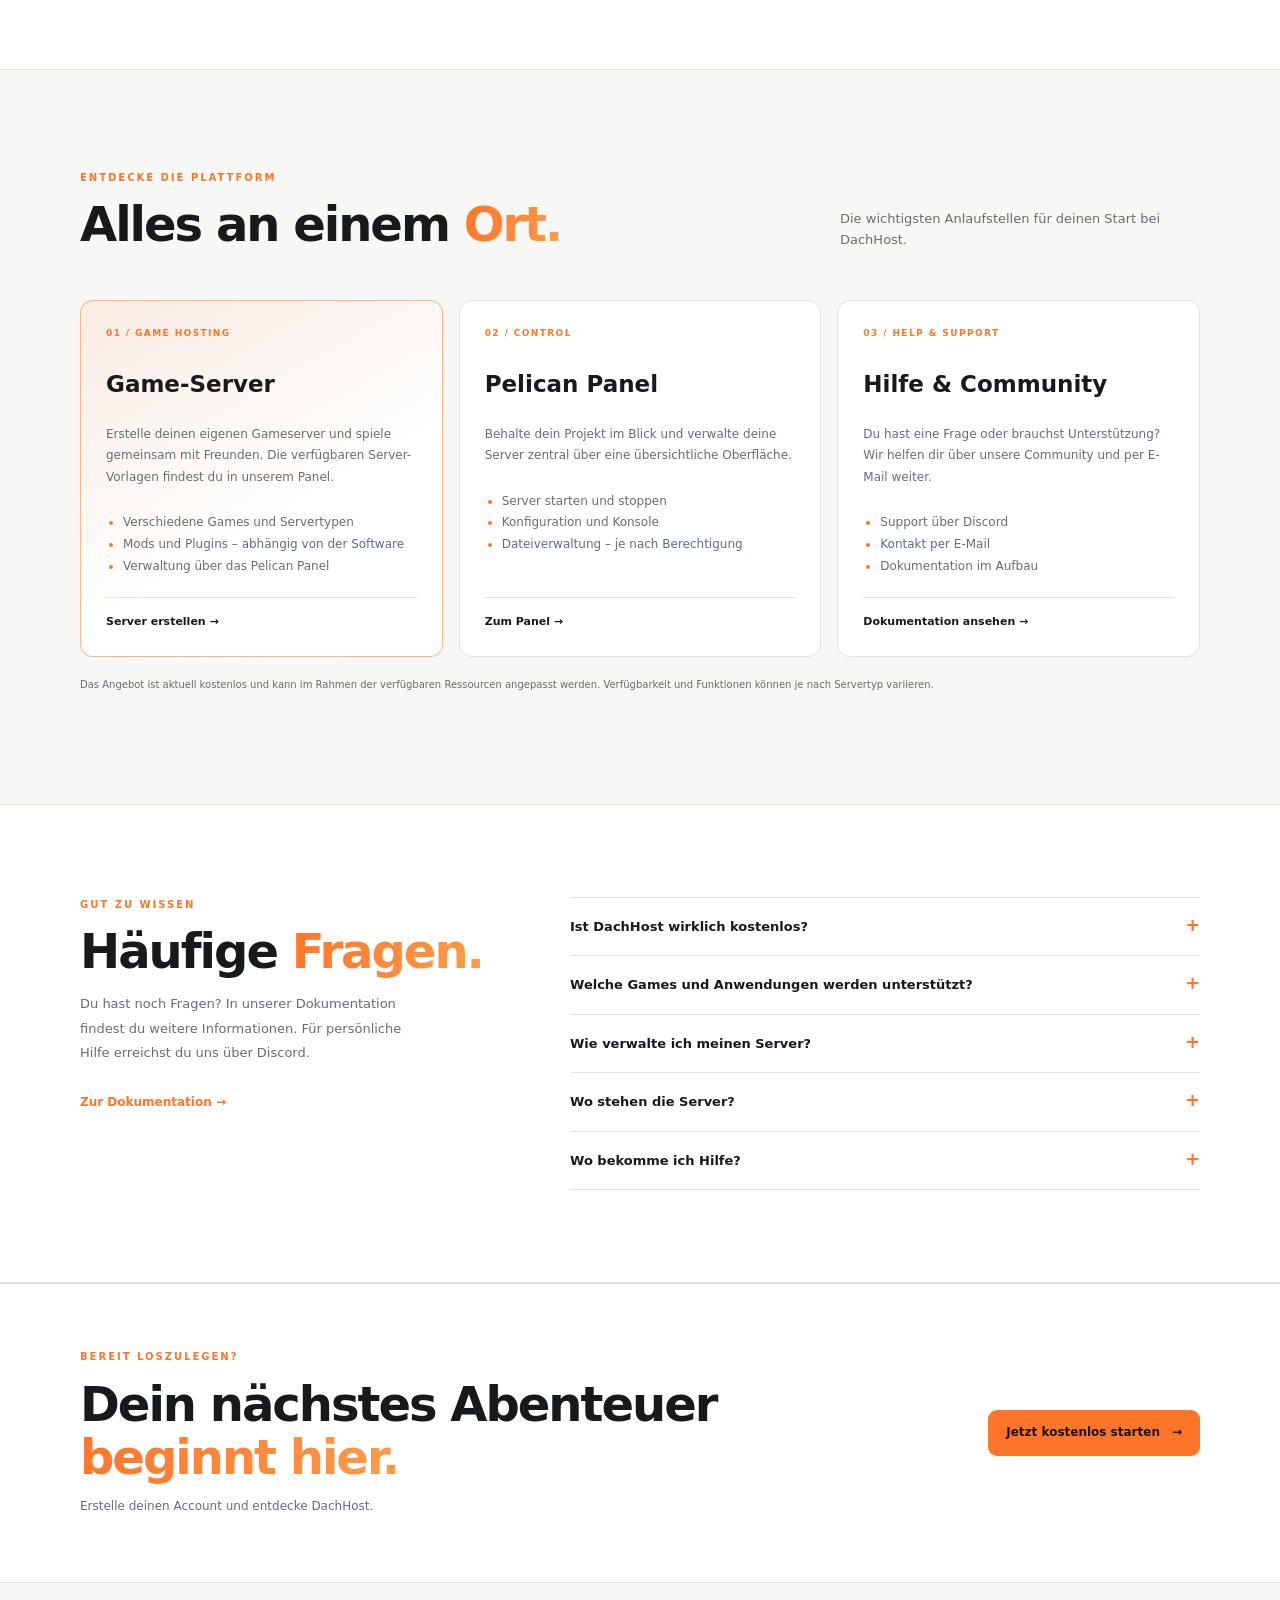
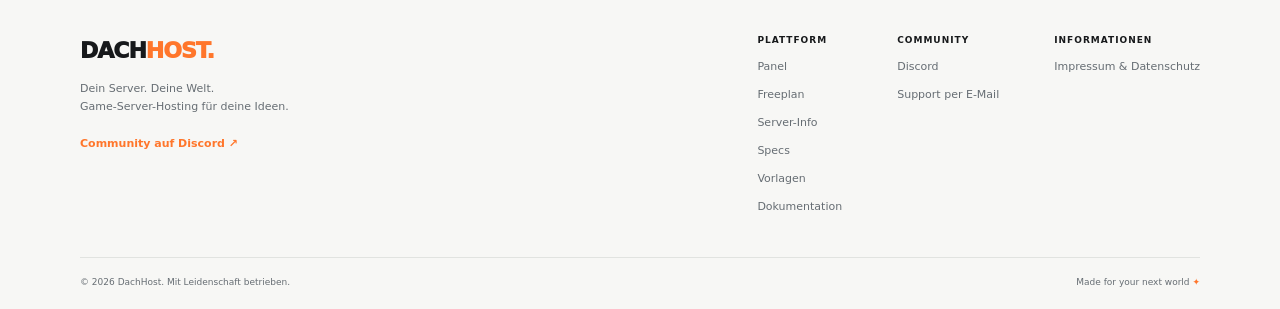
==== commit 2a50d5e9: "Show server specifications on DachHost homepage" ====
--- a/index.html
+++ b/index.html
@@ -90,7 +90,9 @@
       <a class="logo" href="/" aria-label="DachHost Startseite">DACH<span>HOST</span><i>.</i></a>
       <nav id="primaryNav" aria-label="Hauptnavigation">
         <a href="#start">Start</a>
-        <a href="#vorteile">Vorteile</a>
+        <a href="#server">Server-Specs</a>
+        <a href="/server/freeplan/">Freeplan</a>
+        <a href="/info/">Server-Info</a>
         <a href="#ablauf">So funktioniert's</a>
         <a href="vorlagen.html">Vorlagen</a>
         <a href="#faq">FAQ</a>
@@ -143,6 +145,28 @@
       </div>
     </section>
 
+
+    <section class="section container" id="server">
+      <div class="section-heading">
+        <div><div class="eyebrow">DEINE SERVER-POWER</div><h2>Die Specs auf<br><span class="gradient-text">einen Blick.</span></h2></div>
+        <p>Die wichtigsten Eckdaten des DachHost-Freeplans – transparent und direkt auf der Startseite.</p>
+      </div>
+      <div class="catalog-grid">
+        <article class="catalog-card"><div class="feature-icon" aria-hidden="true">▤</div><h2>3 GB RAM</h2><p>Standard-RAM im kostenlosen Freeplan. Mit individueller Werbekooperation sind bis zu 16 GB möglich.</p></article>
+        <article class="catalog-card"><div class="feature-icon" aria-hidden="true">⌁</div><h2>100–600 % CPU</h2><p>CPU-Leistung je nach Ressourcenzuteilung und technischer Verfügbarkeit.</p></article>
+        <article class="catalog-card"><div class="feature-icon" aria-hidden="true">◈</div><h2>AMD Ryzen 9</h2><p>Dedizierte Serverinfrastruktur auf Ryzen-9-Basis.</p></article>
+        <article class="catalog-card"><div class="feature-icon" aria-hidden="true">▦</div><h2>Pelican Panel</h2><p>Konsole, Dateimanager, Neustart sowie manuelle und automatische Backups.</p></article>
+        <article class="catalog-card"><div class="feature-icon" aria-hidden="true">∞</div><h2>24/7 ausgelegt</h2><p>Für den dauerhaften Betrieb vorgesehen – ohne zugesicherte unterbrechungsfreie Verfügbarkeit.</p></article>
+        <article class="catalog-card"><div class="feature-icon" aria-hidden="true">⌖</div><h2>IPv4 & Ports</h2><p>Eigene IPv4 in den meisten Fällen; Ports abhängig von der Verfügbarkeit.</p></article>
+      </div>
+      <div class="actions">
+        <a class="button primary" href="/server/freeplan/">Freeplan entdecken <span aria-hidden="true">→</span></a>
+        <a class="button secondary" href="/specs/">Alle technischen Specs</a>
+        <a class="button secondary" href="/info/">Server-Informationen</a>
+      </div>
+      <p class="fine-print">RAM-Erweiterungen sind an eine individuell vereinbarte Werbekooperation gebunden – nicht an das Ansehen von Anzeigen. Ressourcen und Netzwerkdetails können je nach Verfügbarkeit variieren.</p>
+    </section>
+
     <section class="section container" id="vorteile">
       <div class="section-heading">
         <div><div class="eyebrow">WAS DICH ERWARTET</div><h2>Dein Projekt.<br><span class="gradient-text">Dein Server.</span></h2></div>
@@ -251,7 +275,7 @@
     <div class="container footer-main">
       <div class="footer-brand"><a class="logo" href="/">DACH<span>HOST</span><i>.</i></a><p>Dein Server. Deine Welt.<br>Game-Server-Hosting für deine Ideen.</p><a class="footer-discord" href="https://discord.gg/H95r4yZNXF" target="_blank" rel="noopener noreferrer">Community auf Discord <span aria-hidden="true">↗</span></a></div>
       <div class="footer-links">
-        <div><b>PLATTFORM</b><a href="https://panel.dachhost.com">Panel</a><a href="#angebote">Angebote</a><a href="vorlagen.html">Vorlagen</a><a href="docs.html">Dokumentation</a></div>
+        <div><b>PLATTFORM</b><a href="https://panel.dachhost.com">Panel</a><a href="/server/freeplan/">Freeplan</a><a href="/info/">Server-Info</a><a href="/specs/">Specs</a><a href="vorlagen.html">Vorlagen</a><a href="docs.html">Dokumentation</a></div>
         <div><b>COMMUNITY</b><a href="https://discord.gg/H95r4yZNXF" target="_blank" rel="noopener noreferrer">Discord</a><a href="mailto:support@dachhost.com">Support per E-Mail</a></div>
         <div><b>INFORMATIONEN</b><a href="legal.html">Impressum & Datenschutz</a></div>
       </div>
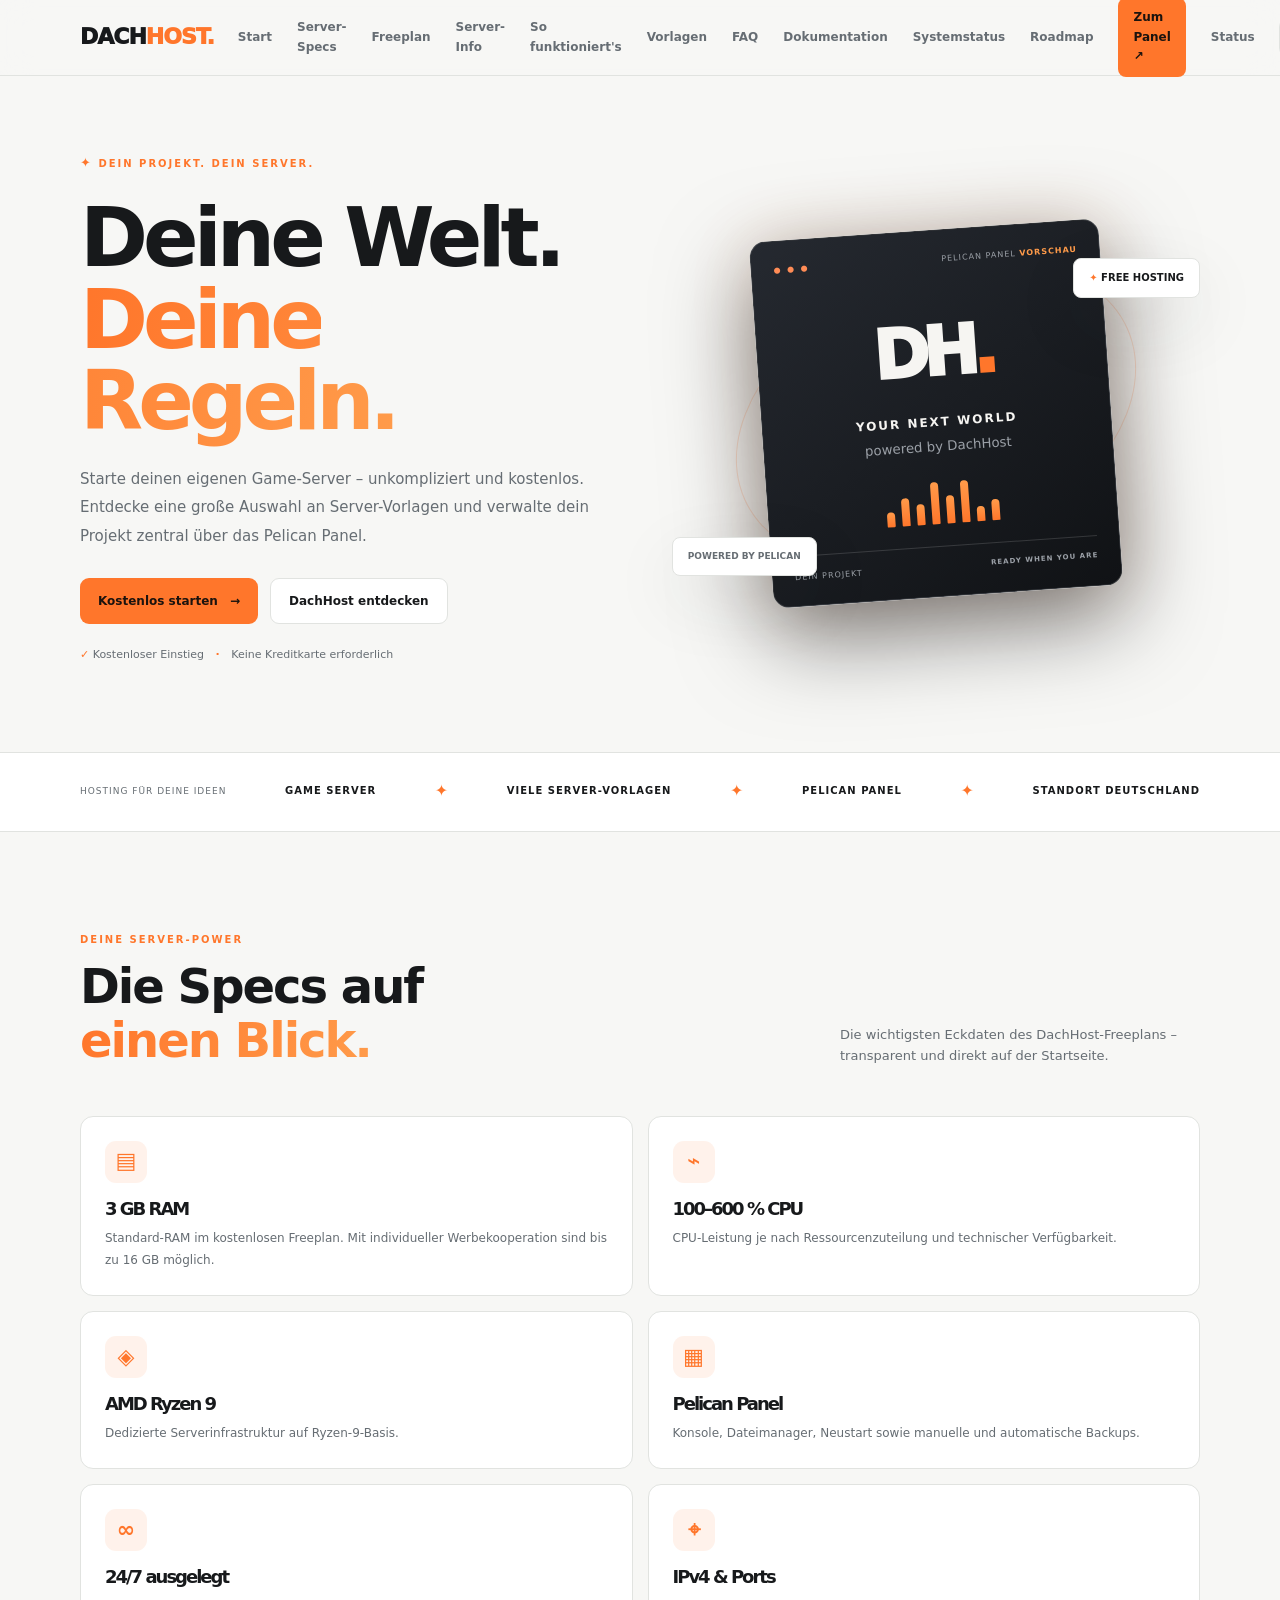
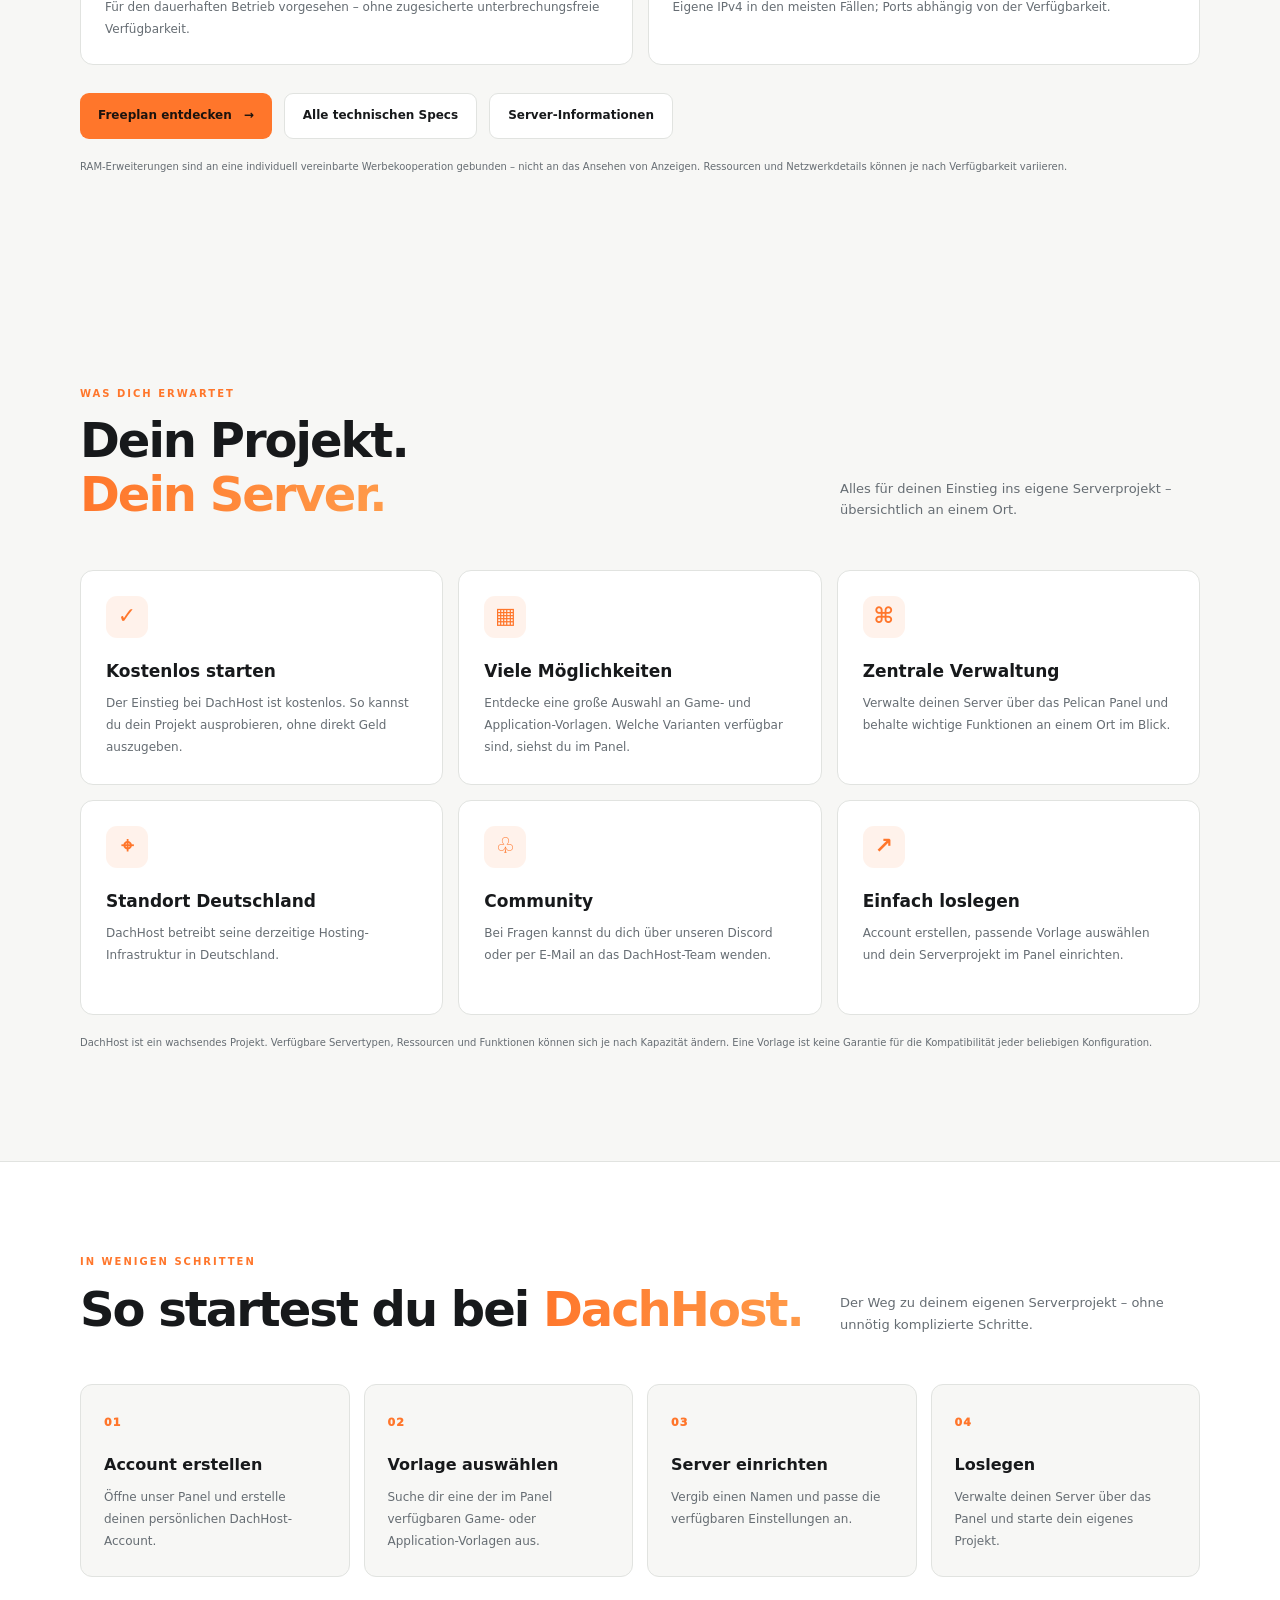
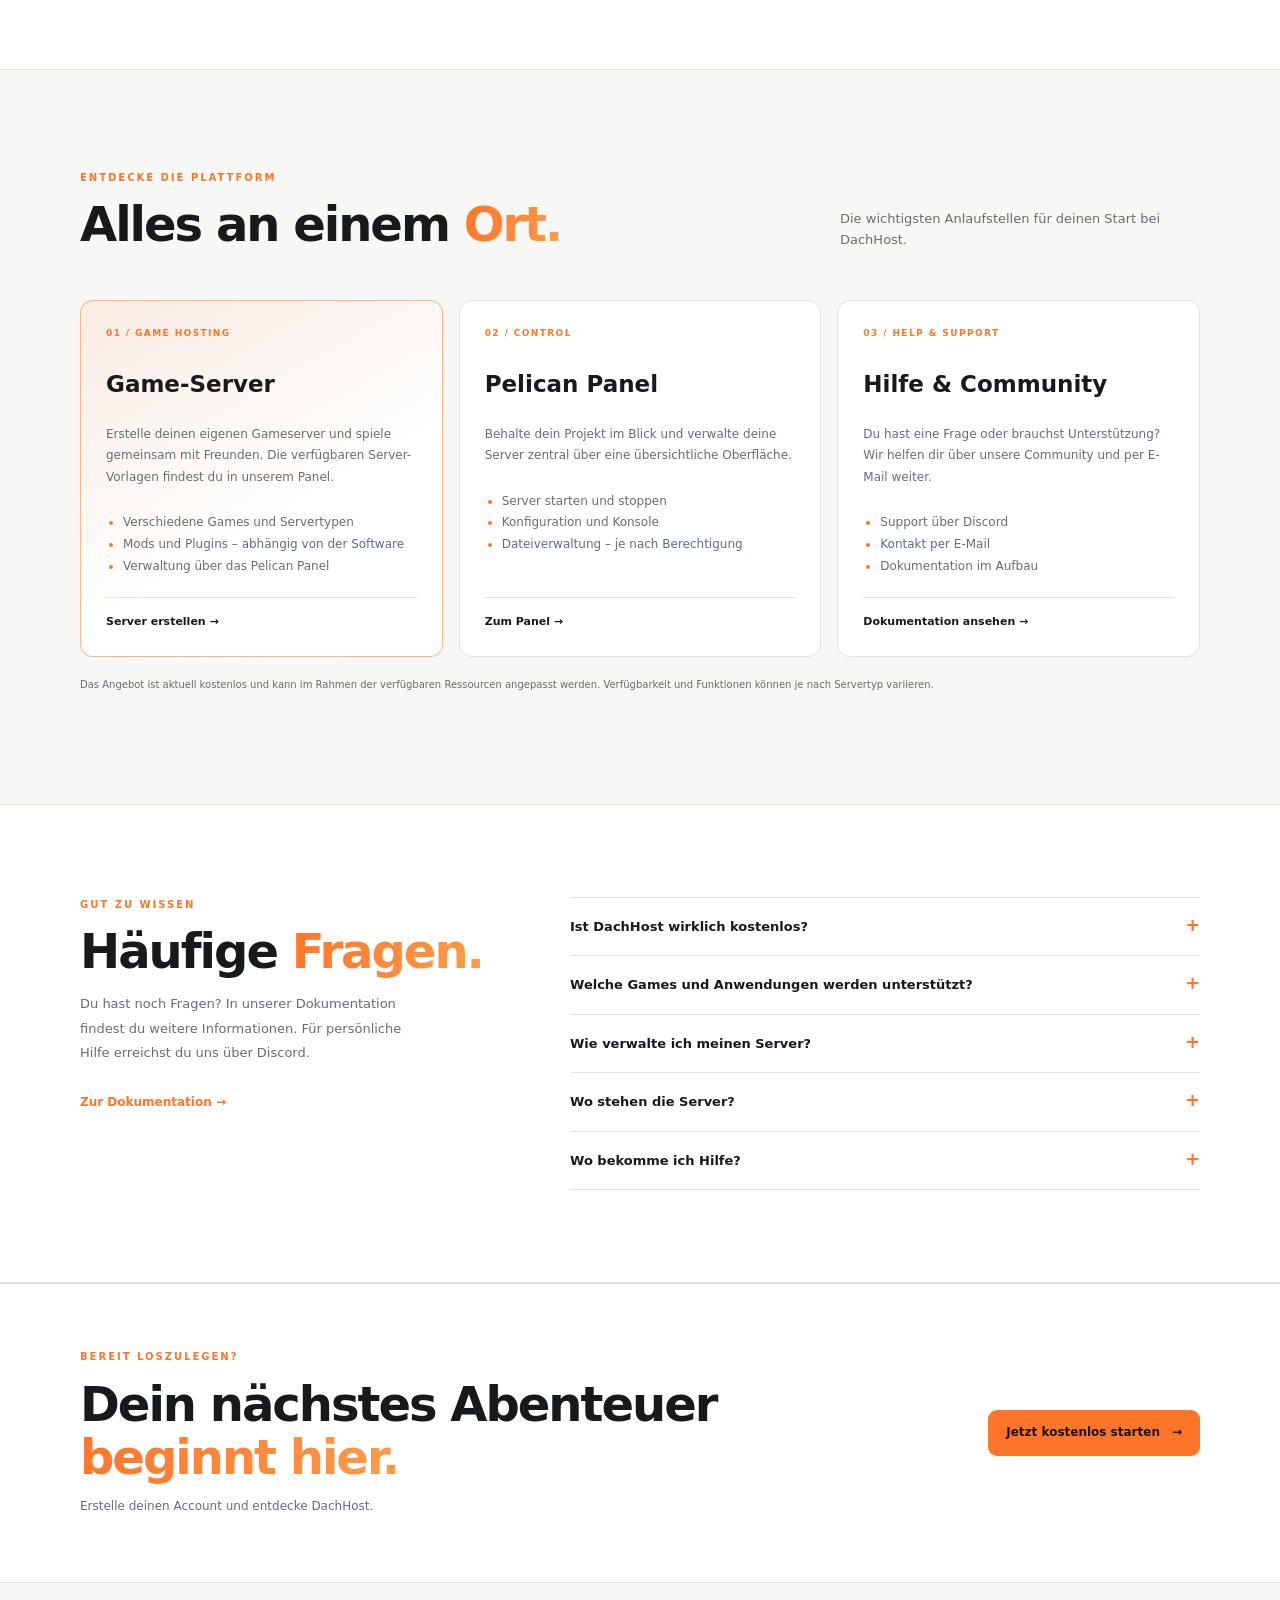
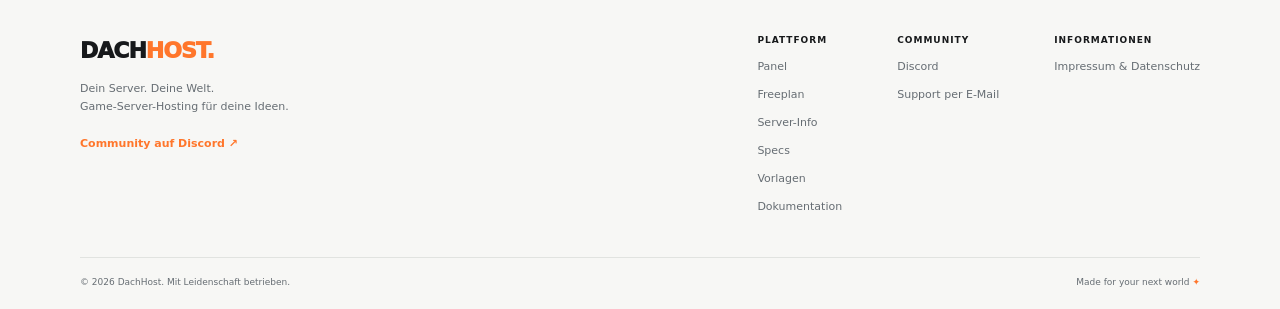
==== commit f68f283e: "Use clean URLs and link status page" ====
--- a/index.html
+++ b/index.html
@@ -14,7 +14,7 @@
   <meta property="og:url" content="https://www.dachhost.com/">
   <title>DachHost – Kostenloses Game-Server-Hosting</title>
   <link rel="canonical" href="https://www.dachhost.com/">
-  <link rel="stylesheet" href="style.css">
+  <link rel="stylesheet" href="/style.css">
   <script type="application/ld+json">
   {
     "@context": "https://schema.org",
@@ -94,12 +94,12 @@
         <a href="/server/freeplan/">Freeplan</a>
         <a href="/info/">Server-Info</a>
         <a href="#ablauf">So funktioniert's</a>
-        <a href="vorlagen.html">Vorlagen</a>
+        <a href="/vorlagen/">Vorlagen</a>
         <a href="#faq">FAQ</a>
-        <a href="docs.html">Dokumentation</a>
-        <a href="roadmap.html">Roadmap</a>
+        <a href="/docs/">Dokumentation</a><a href="/status/">Systemstatus</a>
+        <a href="/roadmap/">Roadmap</a>
         <a class="nav-cta" href="https://panel.dachhost.com">Zum Panel <span aria-hidden="true">↗</span></a>
-      </nav>
+      <a href="/status/">Status</a></nav>
       <div class="nav-tools">
         <button id="themeToggle" class="theme-toggle" type="button" aria-label="Farbschema wechseln" title="Farbschema wechseln">◐</button>
         <button id="menuToggle" class="menu-toggle" type="button" aria-label="Menü öffnen" aria-controls="primaryNav" aria-expanded="false">☰</button>
@@ -244,7 +244,7 @@
           <small>03 / HELP & SUPPORT</small><h3>Hilfe & Community</h3>
           <p>Du hast eine Frage oder brauchst Unterstützung? Wir helfen dir über unsere Community und per E-Mail weiter.</p>
           <ul><li>Support über Discord</li><li>Kontakt per E-Mail</li><li>Dokumentation im Aufbau</li></ul>
-          <a href="docs.html">Dokumentation ansehen <span aria-hidden="true">→</span></a>
+          <a href="/docs/">Dokumentation ansehen <span aria-hidden="true">→</span></a>
         </article>
       </div>
       <p class="fine-print">Das Angebot ist aktuell kostenlos und kann im Rahmen der verfügbaren Ressourcen angepasst werden. Verfügbarkeit und Funktionen können je nach Servertyp variieren.</p>
@@ -252,7 +252,7 @@
 
     <section class="section section-alt faq-section" id="faq">
       <div class="container faq-layout">
-        <div><div class="eyebrow">GUT ZU WISSEN</div><h2>Häufige <span class="gradient-text">Fragen.</span></h2><p class="muted-copy">Du hast noch Fragen? In unserer Dokumentation findest du weitere Informationen. Für persönliche Hilfe erreichst du uns über Discord.</p><a class="text-link" href="docs.html">Zur Dokumentation <span aria-hidden="true">→</span></a></div>
+        <div><div class="eyebrow">GUT ZU WISSEN</div><h2>Häufige <span class="gradient-text">Fragen.</span></h2><p class="muted-copy">Du hast noch Fragen? In unserer Dokumentation findest du weitere Informationen. Für persönliche Hilfe erreichst du uns über Discord.</p><a class="text-link" href="/docs/">Zur Dokumentation <span aria-hidden="true">→</span></a></div>
         <div class="faq-list">
           <details><summary>Ist DachHost wirklich kostenlos?</summary><p>Ja, der Einstieg ist aktuell kostenlos. Das Angebot kann im Rahmen der verfügbaren Ressourcen angepasst werden.</p></details>
           <details><summary>Welche Games und Anwendungen werden unterstützt?</summary><p>Im Pelican Panel findest du die aktuell verfügbaren Server-Vorlagen. Die Auswahl kann sich im Laufe der Zeit ändern.</p></details>
@@ -275,9 +275,9 @@
     <div class="container footer-main">
       <div class="footer-brand"><a class="logo" href="/">DACH<span>HOST</span><i>.</i></a><p>Dein Server. Deine Welt.<br>Game-Server-Hosting für deine Ideen.</p><a class="footer-discord" href="https://discord.gg/H95r4yZNXF" target="_blank" rel="noopener noreferrer">Community auf Discord <span aria-hidden="true">↗</span></a></div>
       <div class="footer-links">
-        <div><b>PLATTFORM</b><a href="https://panel.dachhost.com">Panel</a><a href="/server/freeplan/">Freeplan</a><a href="/info/">Server-Info</a><a href="/specs/">Specs</a><a href="vorlagen.html">Vorlagen</a><a href="docs.html">Dokumentation</a></div>
+        <div><b>PLATTFORM</b><a href="https://panel.dachhost.com">Panel</a><a href="/server/freeplan/">Freeplan</a><a href="/info/">Server-Info</a><a href="/specs/">Specs</a><a href="/vorlagen/">Vorlagen</a><a href="/docs/">Dokumentation</a></div>
         <div><b>COMMUNITY</b><a href="https://discord.gg/H95r4yZNXF" target="_blank" rel="noopener noreferrer">Discord</a><a href="mailto:support@dachhost.com">Support per E-Mail</a></div>
-        <div><b>INFORMATIONEN</b><a href="legal.html">Impressum & Datenschutz</a></div>
+        <div><b>INFORMATIONEN</b><a href="/legal/">Impressum & Datenschutz</a></div>
       </div>
     </div>
     <div class="container footer-bottom"><span>© 2026 DachHost. Mit Leidenschaft betrieben.</span><span>Made for your next world <i aria-hidden="true">✦</i></span></div>
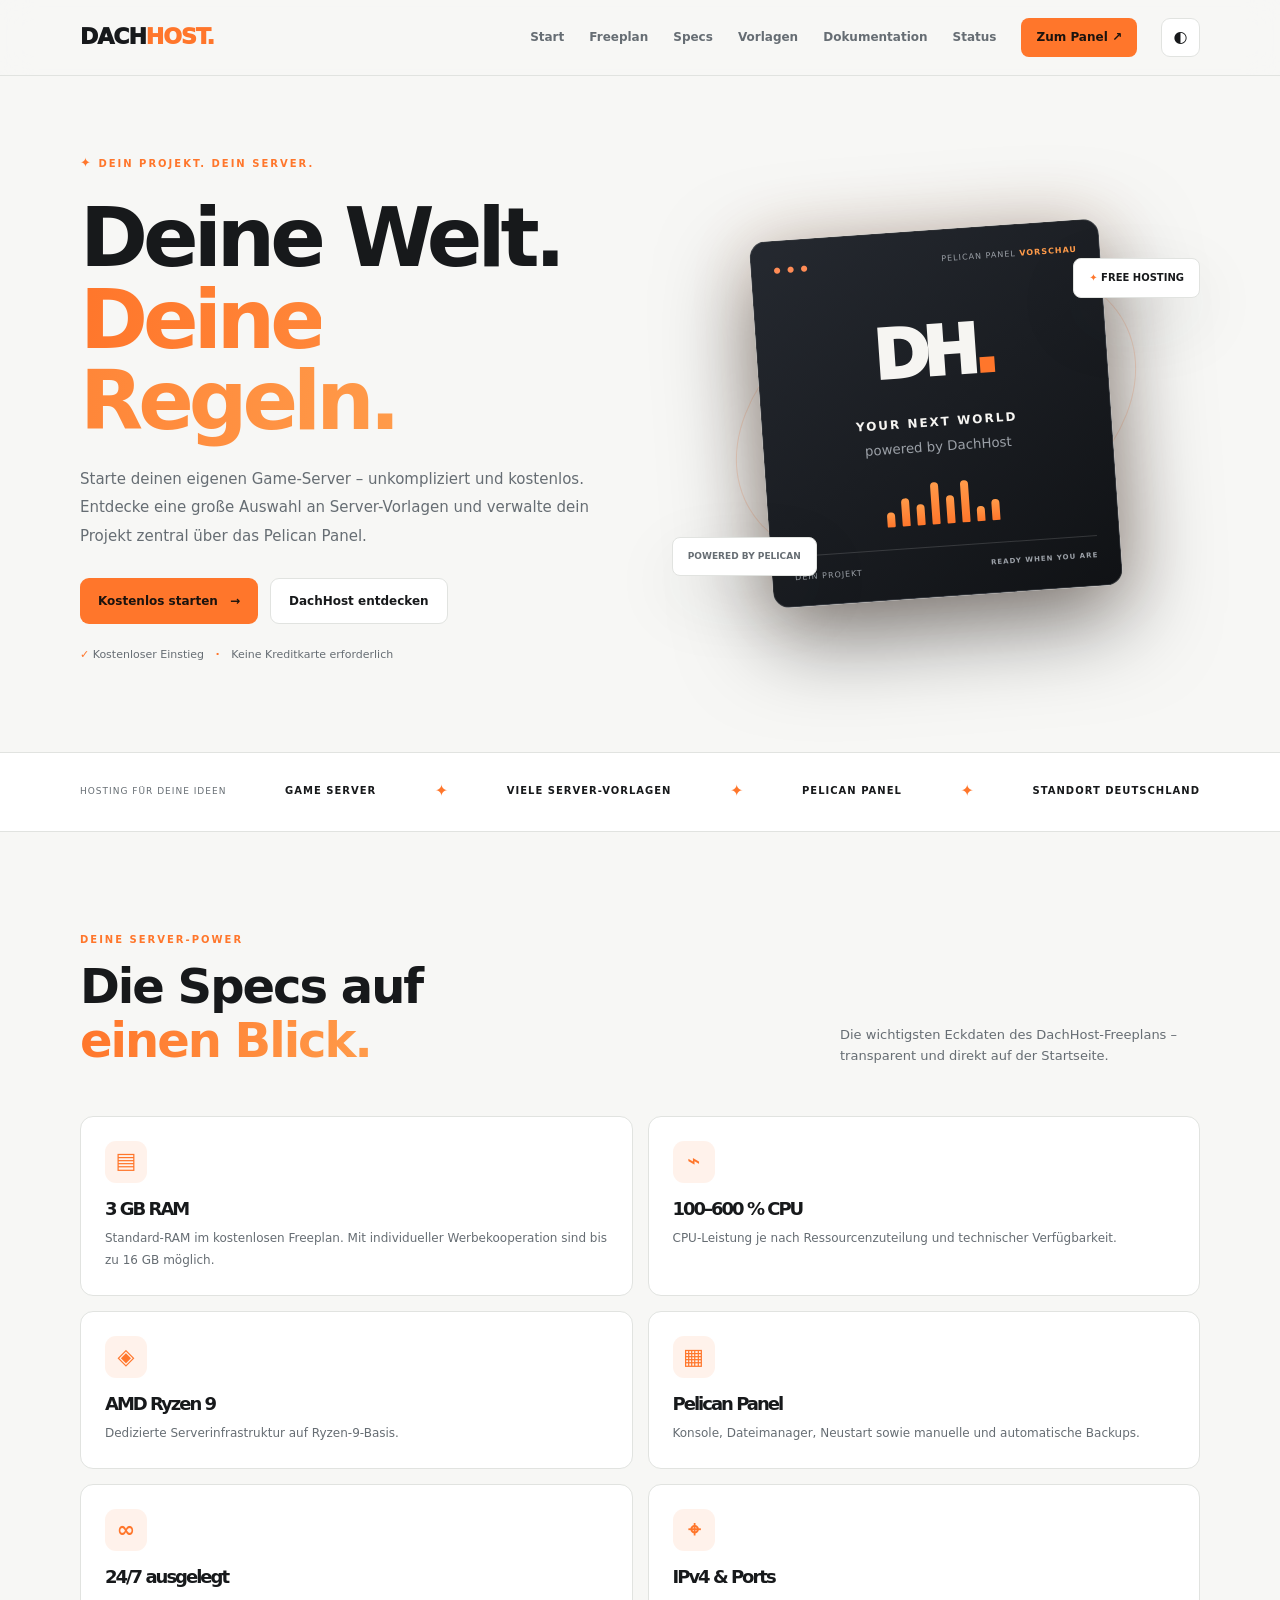
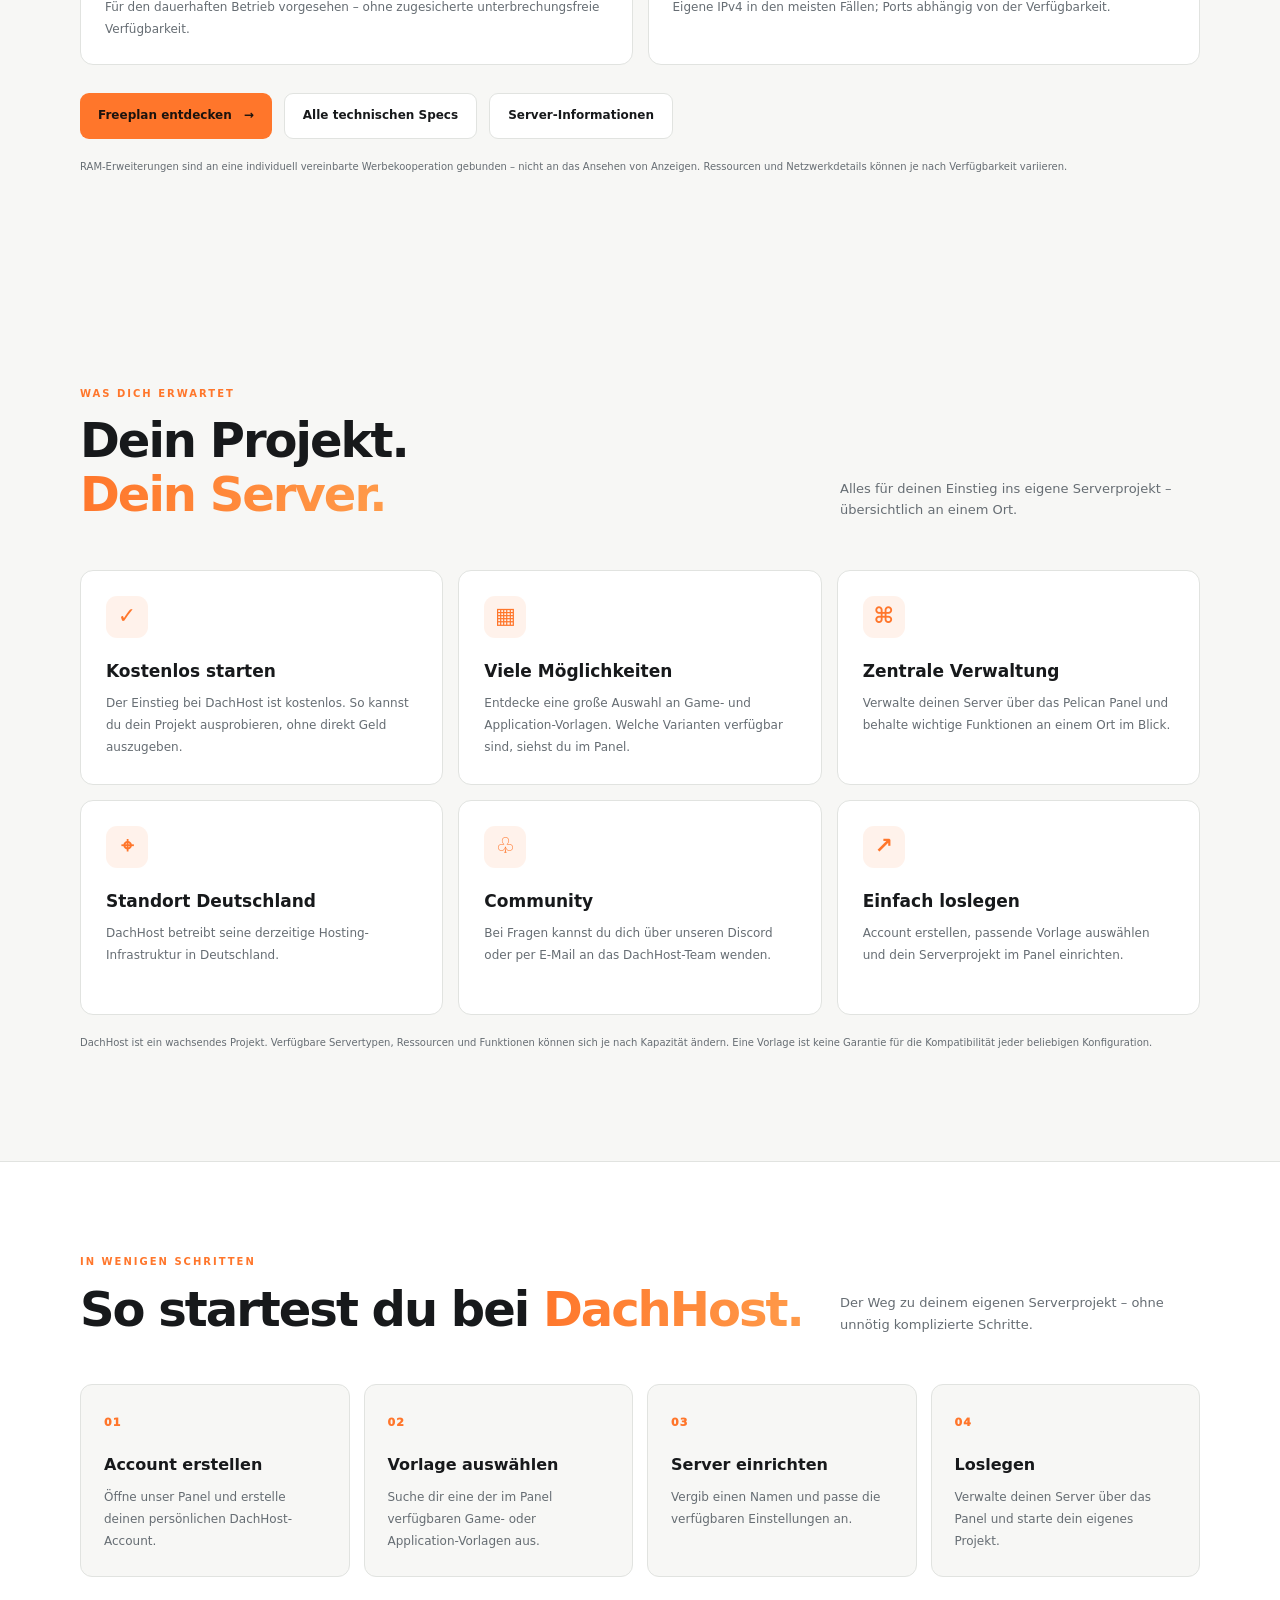
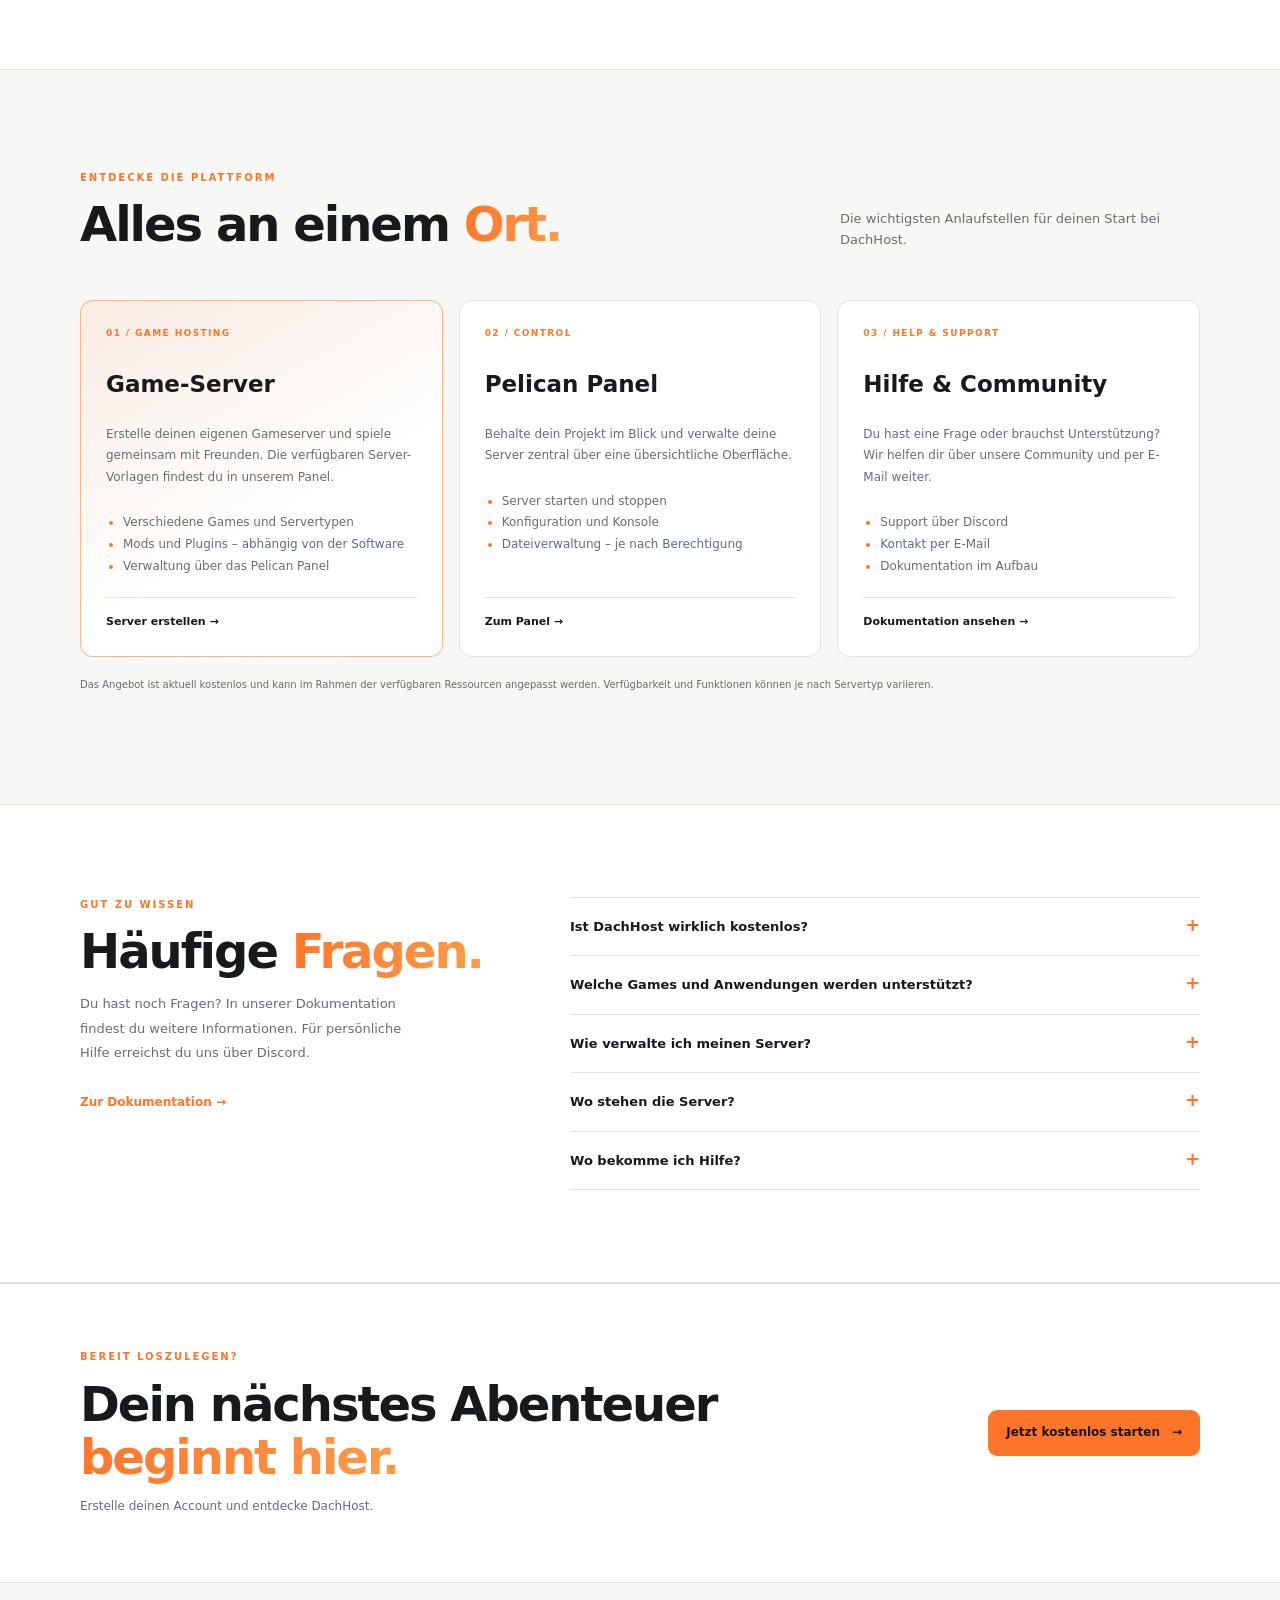
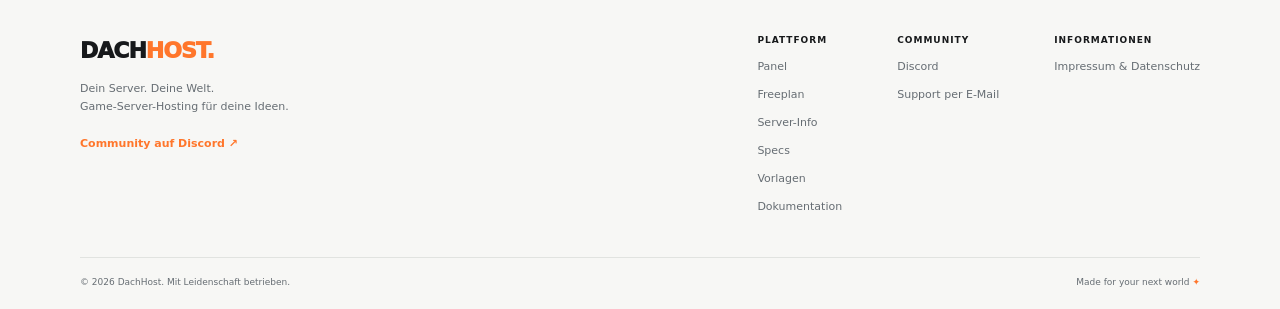
==== commit c3a7ba4c: "Simplify homepage navigation spacing" ====
--- a/index.html
+++ b/index.html
@@ -90,16 +90,13 @@
       <a class="logo" href="/" aria-label="DachHost Startseite">DACH<span>HOST</span><i>.</i></a>
       <nav id="primaryNav" aria-label="Hauptnavigation">
         <a href="#start">Start</a>
-        <a href="#server">Server-Specs</a>
         <a href="/server/freeplan/">Freeplan</a>
-        <a href="/info/">Server-Info</a>
-        <a href="#ablauf">So funktioniert's</a>
+        <a href="/specs/">Specs</a>
         <a href="/vorlagen/">Vorlagen</a>
-        <a href="#faq">FAQ</a>
-        <a href="/docs/">Dokumentation</a><a href="/status/">Systemstatus</a>
-        <a href="/roadmap/">Roadmap</a>
+        <a href="/docs/">Dokumentation</a>
+        <a href="/status/">Status</a>
         <a class="nav-cta" href="https://panel.dachhost.com">Zum Panel <span aria-hidden="true">↗</span></a>
-      <a href="/status/">Status</a></nav>
+      </nav>
       <div class="nav-tools">
         <button id="themeToggle" class="theme-toggle" type="button" aria-label="Farbschema wechseln" title="Farbschema wechseln">◐</button>
         <button id="menuToggle" class="menu-toggle" type="button" aria-label="Menü öffnen" aria-controls="primaryNav" aria-expanded="false">☰</button>
--- a/style.css
+++ b/style.css
@@ -366,3 +366,18 @@
 .roadmap-feedback .actions { margin-top: 18px; }
 @media (max-width: 900px) { .roadmap-grid { grid-template-columns: repeat(2, minmax(0, 1fr)); } }
 @media (max-width: 560px) { .roadmap-grid { grid-template-columns: 1fr; } .roadmap-card p { min-height: 0; } .roadmap-section-heading { align-items: start; flex-direction: column; } }
+
+/* Systemstatus */
+.status-incident{margin:28px 0;padding:clamp(22px,4vw,36px);border:1px solid rgba(239,68,68,.55);border-radius:22px;background:linear-gradient(135deg,rgba(127,29,29,.22),rgba(127,29,29,.06))}
+.status-incident-label{display:flex;align-items:center;gap:10px;color:#ef4444;font-size:.78rem;font-weight:800;letter-spacing:.12em}
+.status-pulse{width:10px;height:10px;border-radius:50%;background:#ef4444;box-shadow:0 0 0 6px rgba(239,68,68,.13)}
+.status-incident h2{margin:18px 0 10px;font-size:clamp(1.5rem,4vw,2.25rem)}
+.status-incident>p{max-width:760px;color:var(--muted,#a1a1aa);line-height:1.7}
+.status-meta{display:flex;flex-wrap:wrap;gap:12px 28px;margin-top:22px;font-size:.9rem}
+.status-service-row{display:flex;justify-content:space-between;align-items:center;gap:16px;padding:18px 0;border-bottom:1px solid var(--line,rgba(128,128,128,.2))}
+.status-service-row small{display:block;margin-top:5px;color:var(--muted,#a1a1aa)}
+.status-pill{flex:none;padding:7px 12px;border-radius:999px;background:rgba(239,68,68,.14);color:#ef4444;font-size:.75rem;font-weight:900;letter-spacing:.06em}
+.status-timeline{padding-left:22px}
+.status-timeline li{padding:4px 0 12px 6px}
+.status-timeline p{margin:6px 0;color:var(--muted,#a1a1aa)}
+.status-disclaimer{margin-top:28px;color:var(--muted,#a1a1aa);font-size:.86rem}
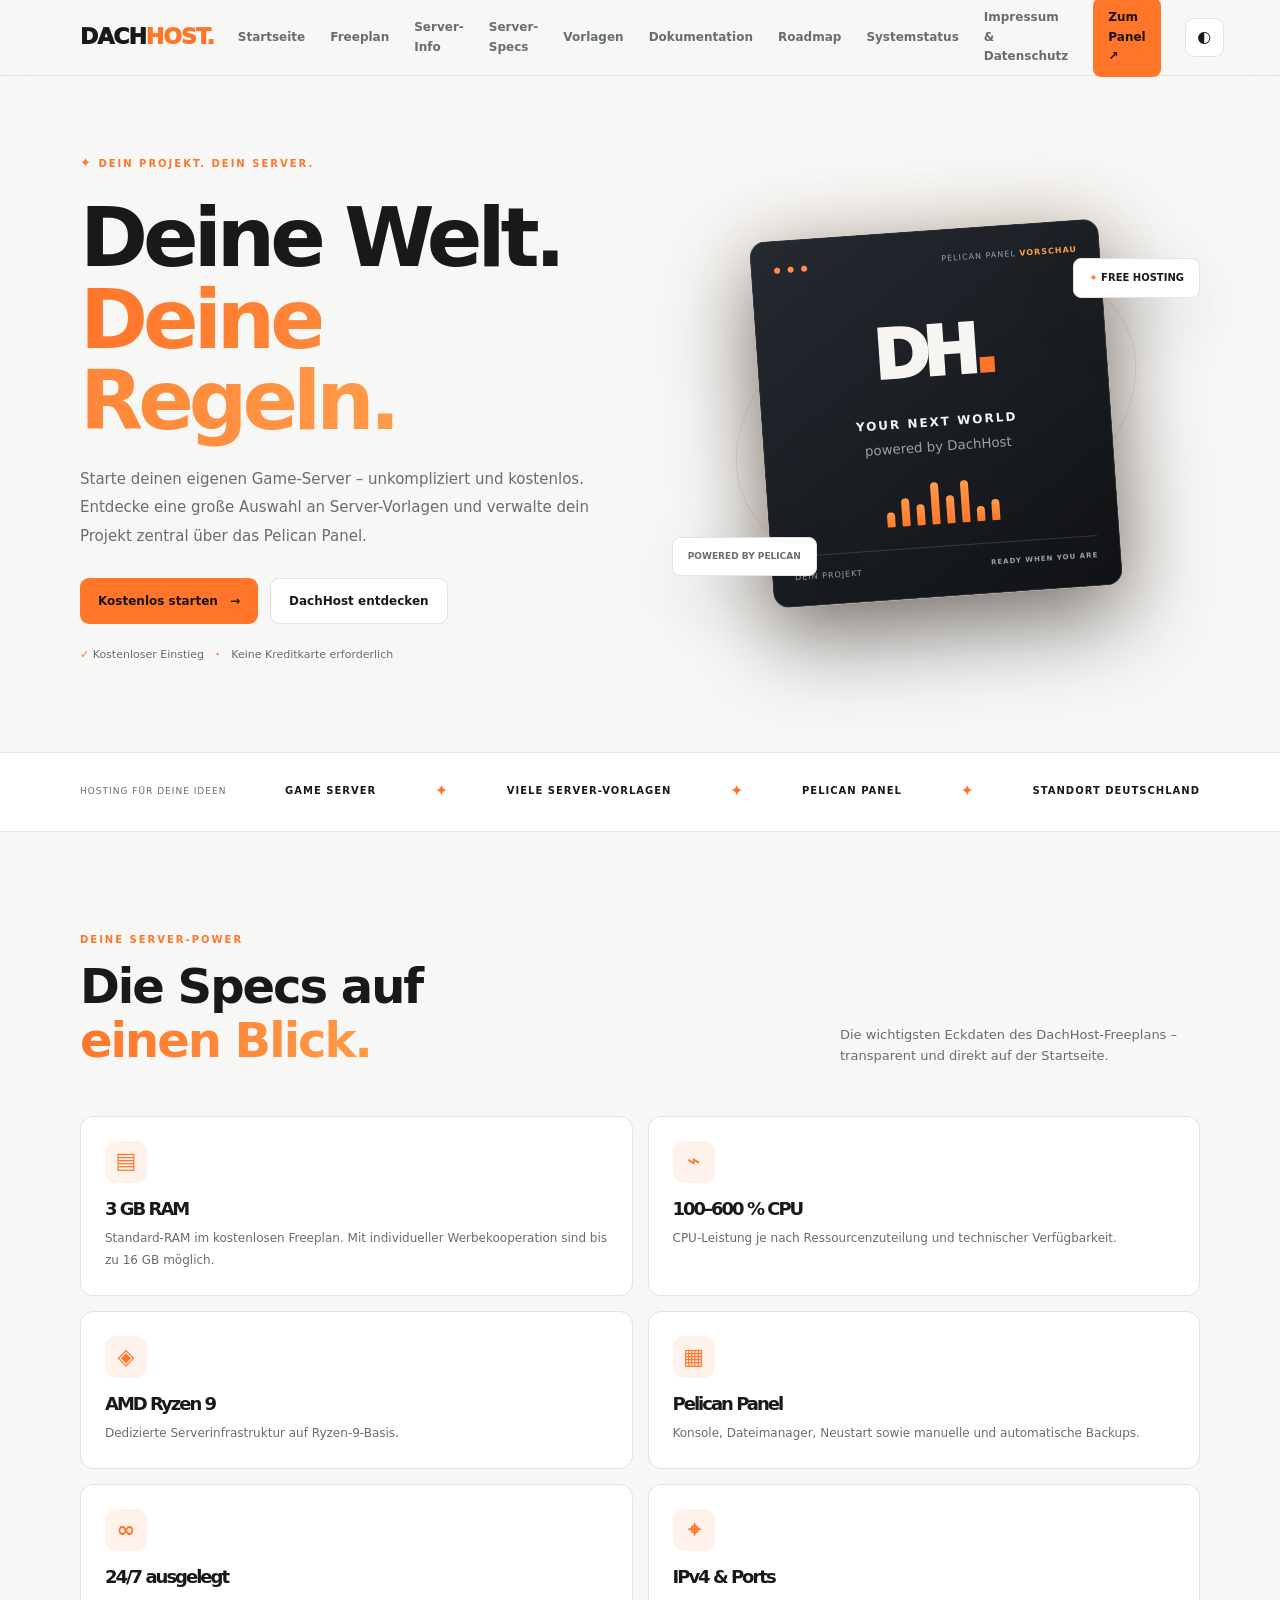
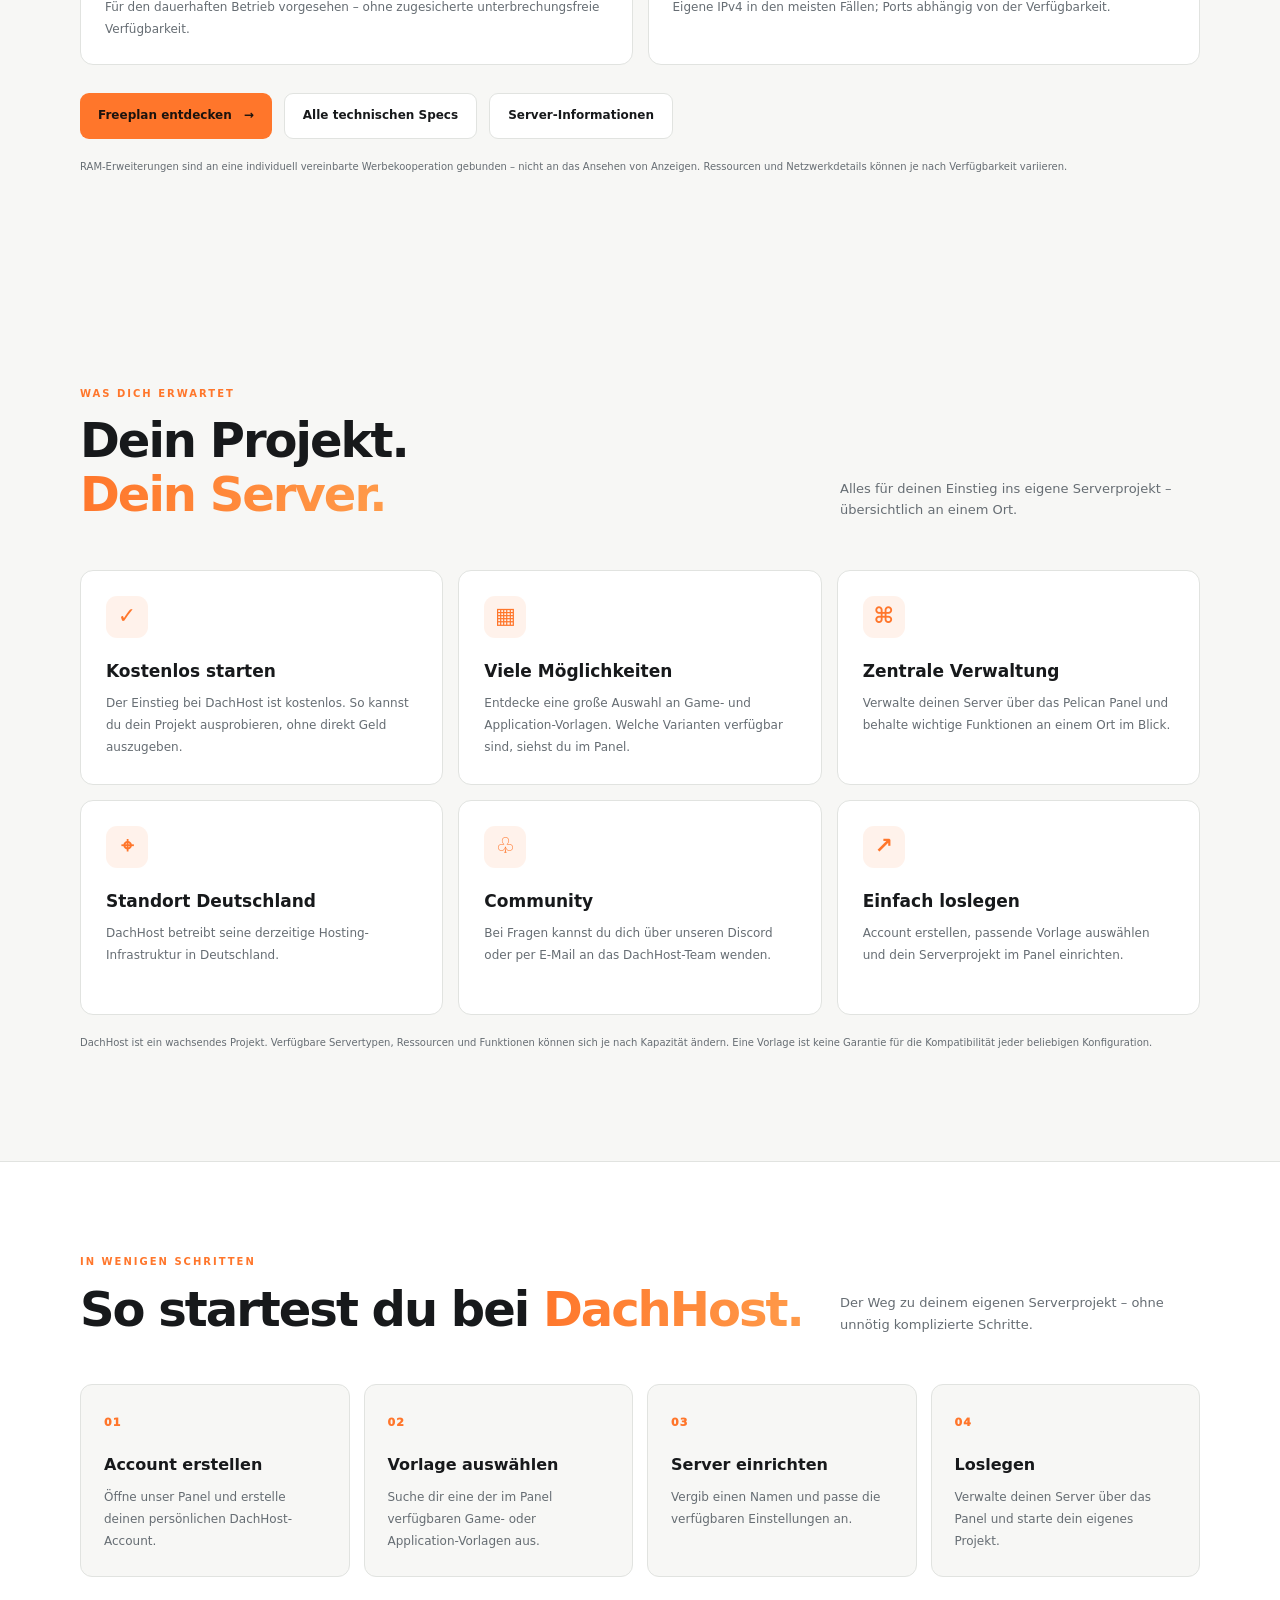
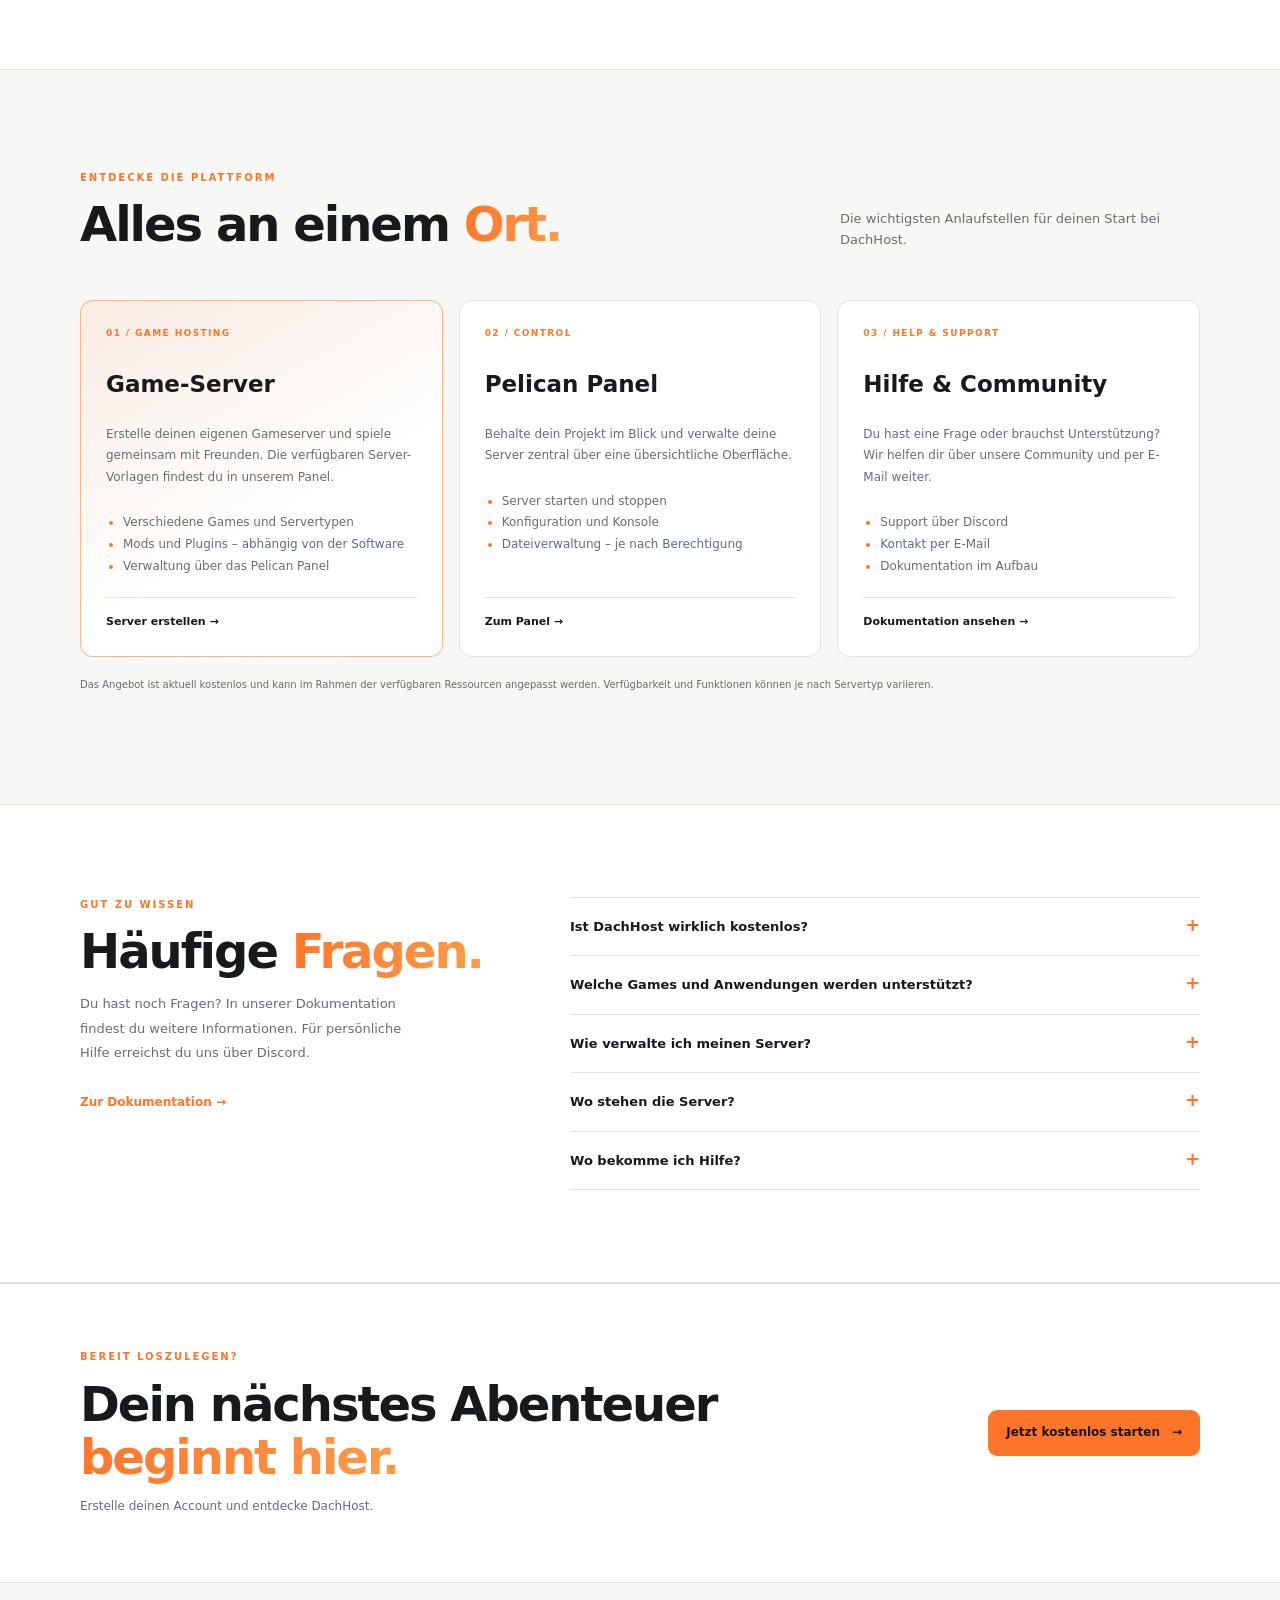
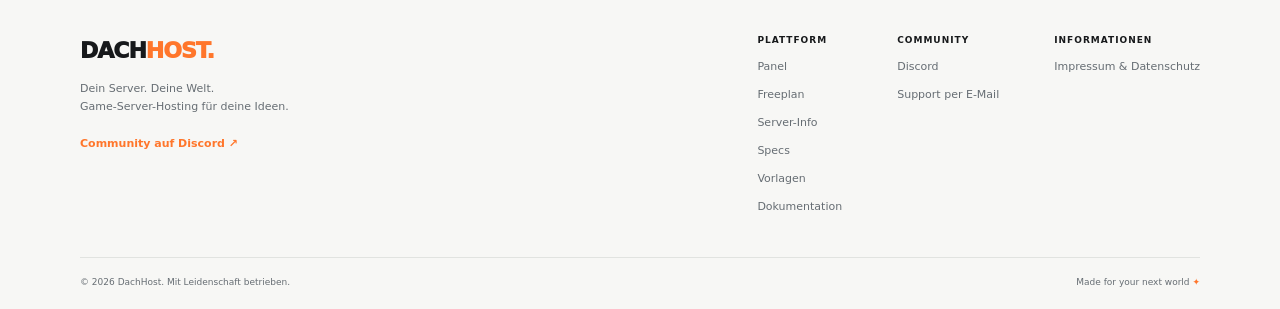
==== commit e9eddc3c: "Add complete site-wide hamburger navigation" ====
--- a/index.html
+++ b/index.html
@@ -89,14 +89,17 @@
     <div class="container nav">
       <a class="logo" href="/" aria-label="DachHost Startseite">DACH<span>HOST</span><i>.</i></a>
       <nav id="primaryNav" aria-label="Hauptnavigation">
-        <a href="#start">Start</a>
-        <a href="/server/freeplan/">Freeplan</a>
-        <a href="/specs/">Specs</a>
-        <a href="/vorlagen/">Vorlagen</a>
-        <a href="/docs/">Dokumentation</a>
-        <a href="/status/">Status</a>
-        <a class="nav-cta" href="https://panel.dachhost.com">Zum Panel <span aria-hidden="true">↗</span></a>
-      </nav>
+<a href="/">Startseite</a>
+<a href="/server/freeplan/">Freeplan</a>
+<a href="/info/">Server-Info</a>
+<a href="/specs/">Server-Specs</a>
+<a href="/vorlagen/">Vorlagen</a>
+<a href="/docs/">Dokumentation</a>
+<a href="/roadmap/">Roadmap</a>
+<a href="/status/">Systemstatus</a>
+<a href="/legal/">Impressum & Datenschutz</a>
+<a class="nav-cta" href="https://panel.dachhost.com">Zum Panel <span aria-hidden="true">↗</span></a>
+</nav>
       <div class="nav-tools">
         <button id="themeToggle" class="theme-toggle" type="button" aria-label="Farbschema wechseln" title="Farbschema wechseln">◐</button>
         <button id="menuToggle" class="menu-toggle" type="button" aria-label="Menü öffnen" aria-controls="primaryNav" aria-expanded="false">☰</button>
--- a/style.css
+++ b/style.css
@@ -381,3 +381,32 @@
 .status-timeline li{padding:4px 0 12px 6px}
 .status-timeline p{margin:6px 0;color:var(--muted,#a1a1aa)}
 .status-disclaimer{margin-top:28px;color:var(--muted,#a1a1aa);font-size:.86rem}
+
+/* Compact, responsive header navigation */
+@media (max-width: 1100px) {
+  .nav { gap: 14px; }
+  .nav nav { gap: 12px; }
+  .nav nav a { font-size: 10px; }
+}
+@media (max-width: 900px) {
+  .site-header { height: 72px; }
+  .nav nav {
+    display: none;
+    position: absolute;
+    top: 71px;
+    left: 0;
+    right: 0;
+    padding: 16px 22px 22px;
+    background: var(--surface);
+    border-bottom: 1px solid var(--line);
+    box-shadow: var(--shadow);
+    flex-direction: column;
+    align-items: stretch;
+    gap: 0;
+  }
+  .nav nav.open { display: flex; }
+  .nav nav a { padding: 12px 4px; font-size: 13px; }
+  .nav nav .nav-cta { text-align: center; margin-top: 8px; }
+  .nav-tools { margin-left: auto; }
+  .menu-toggle { display: inline-flex; align-items: center; justify-content: center; }
+}
